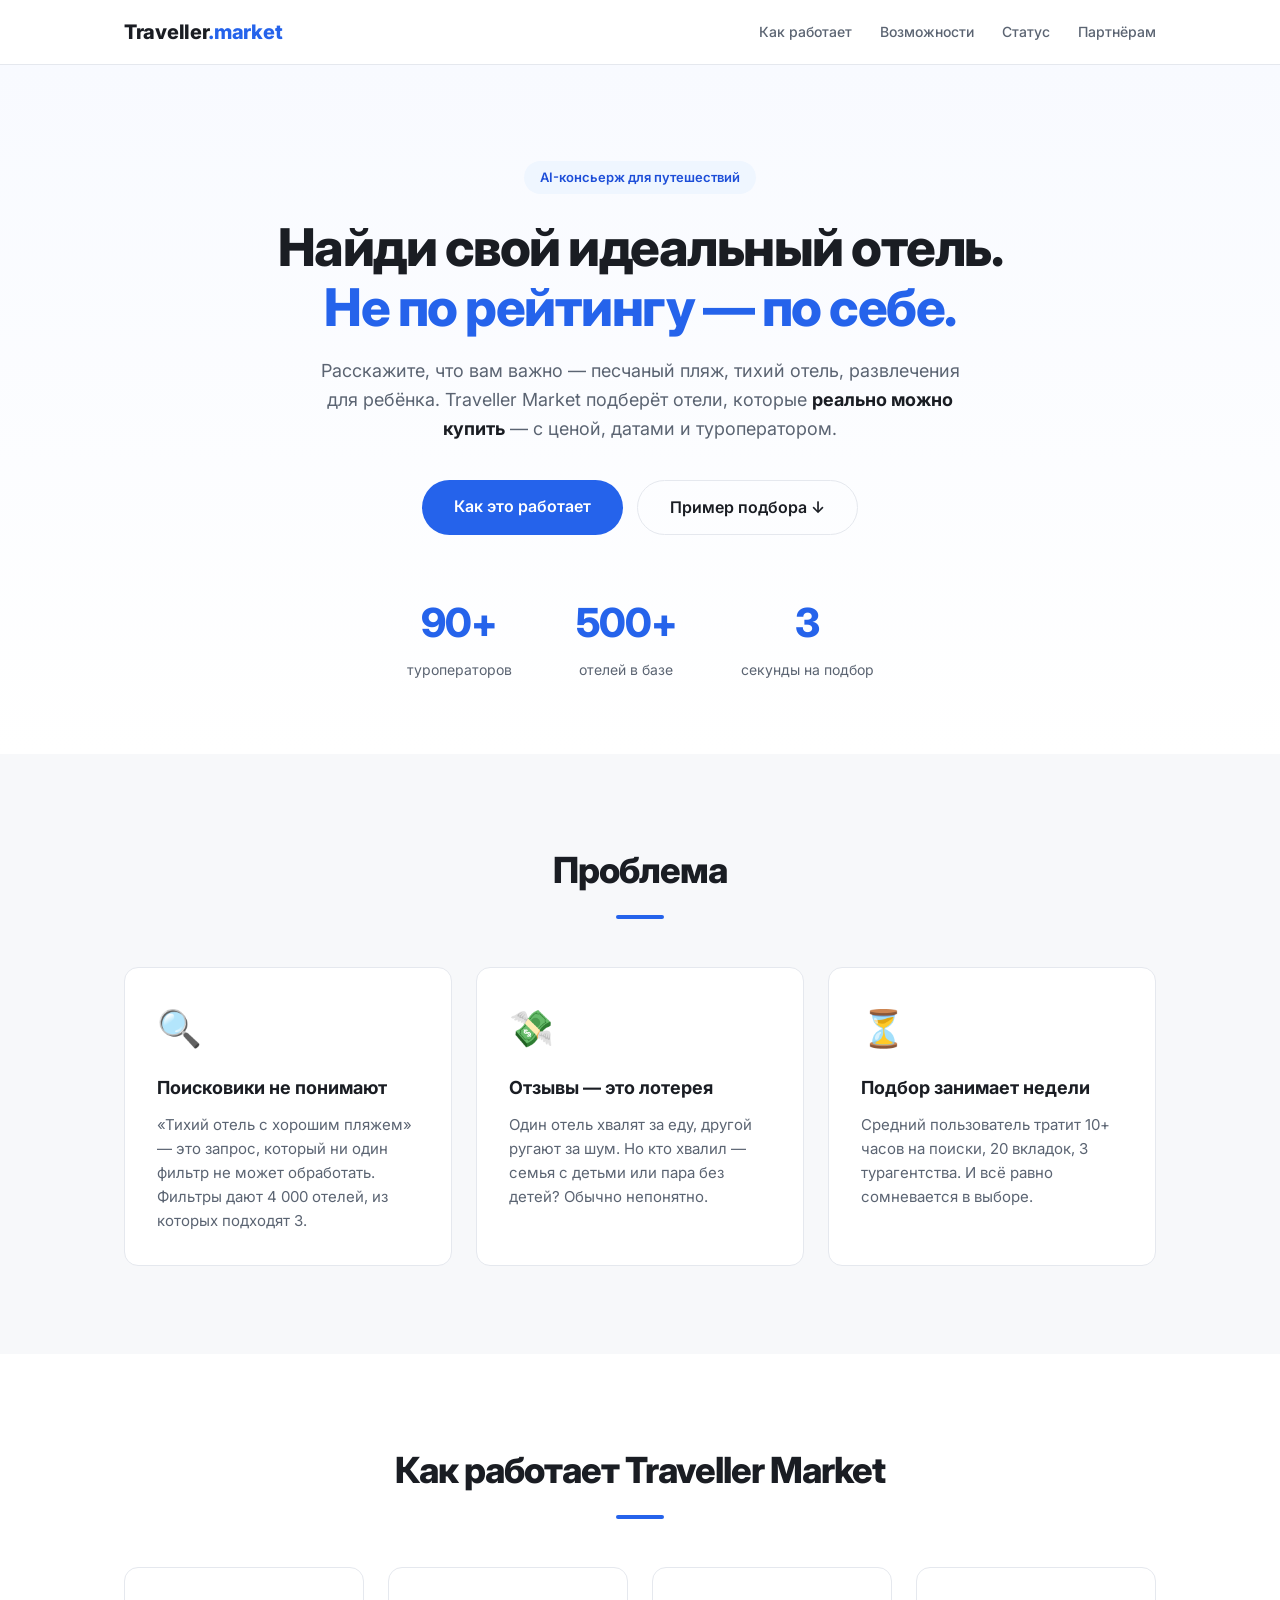
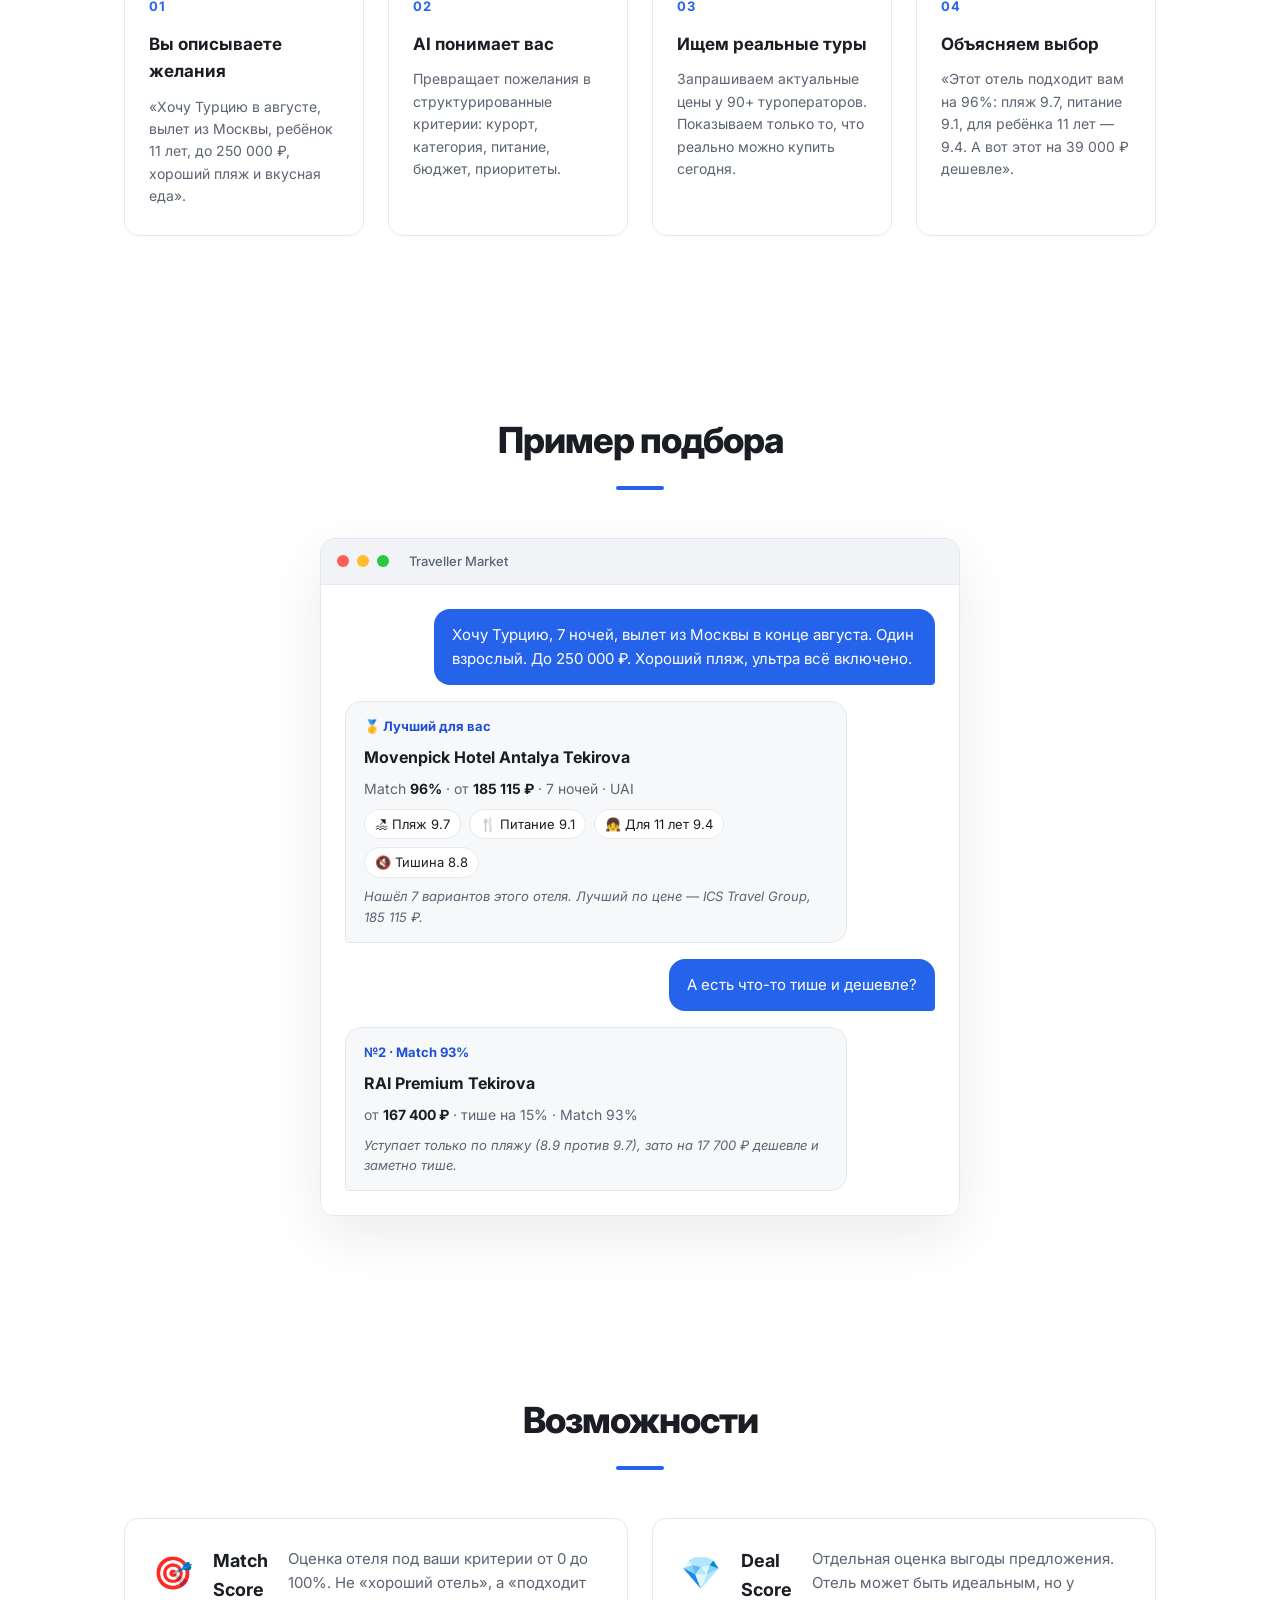
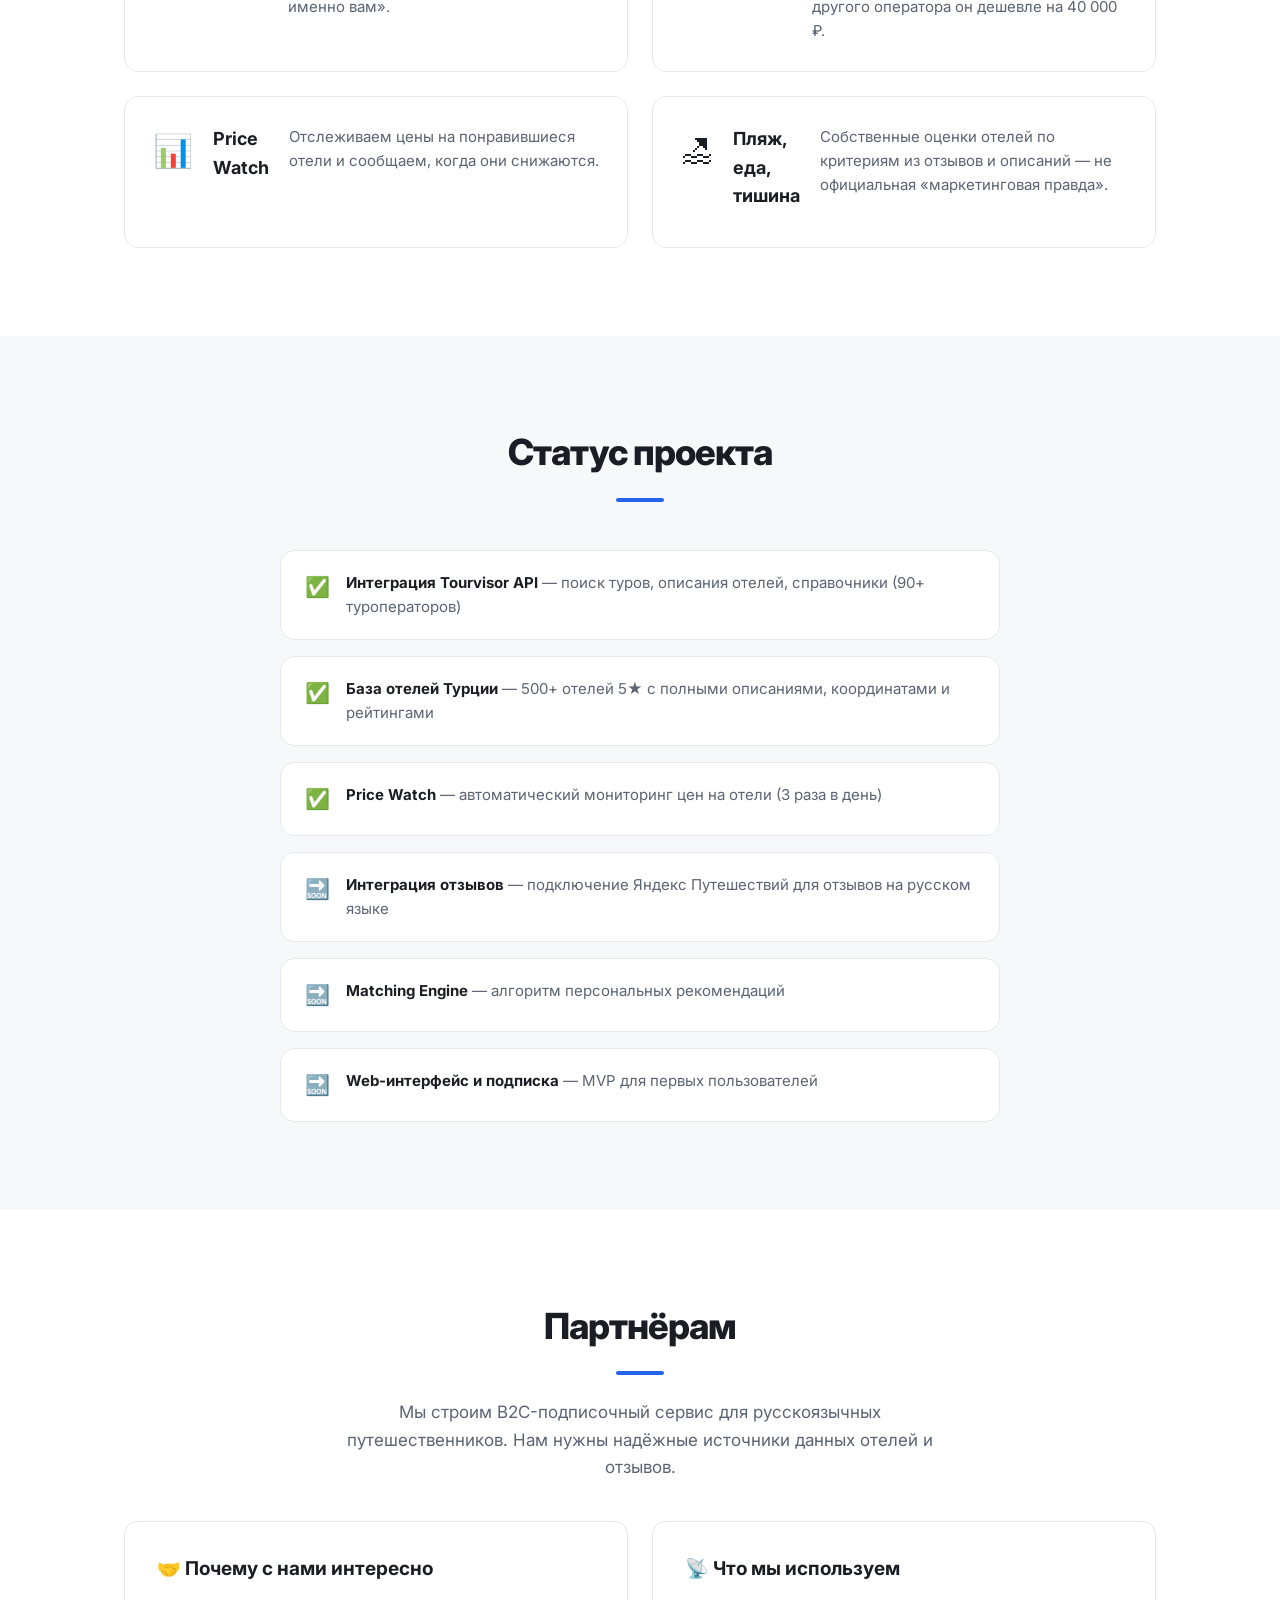
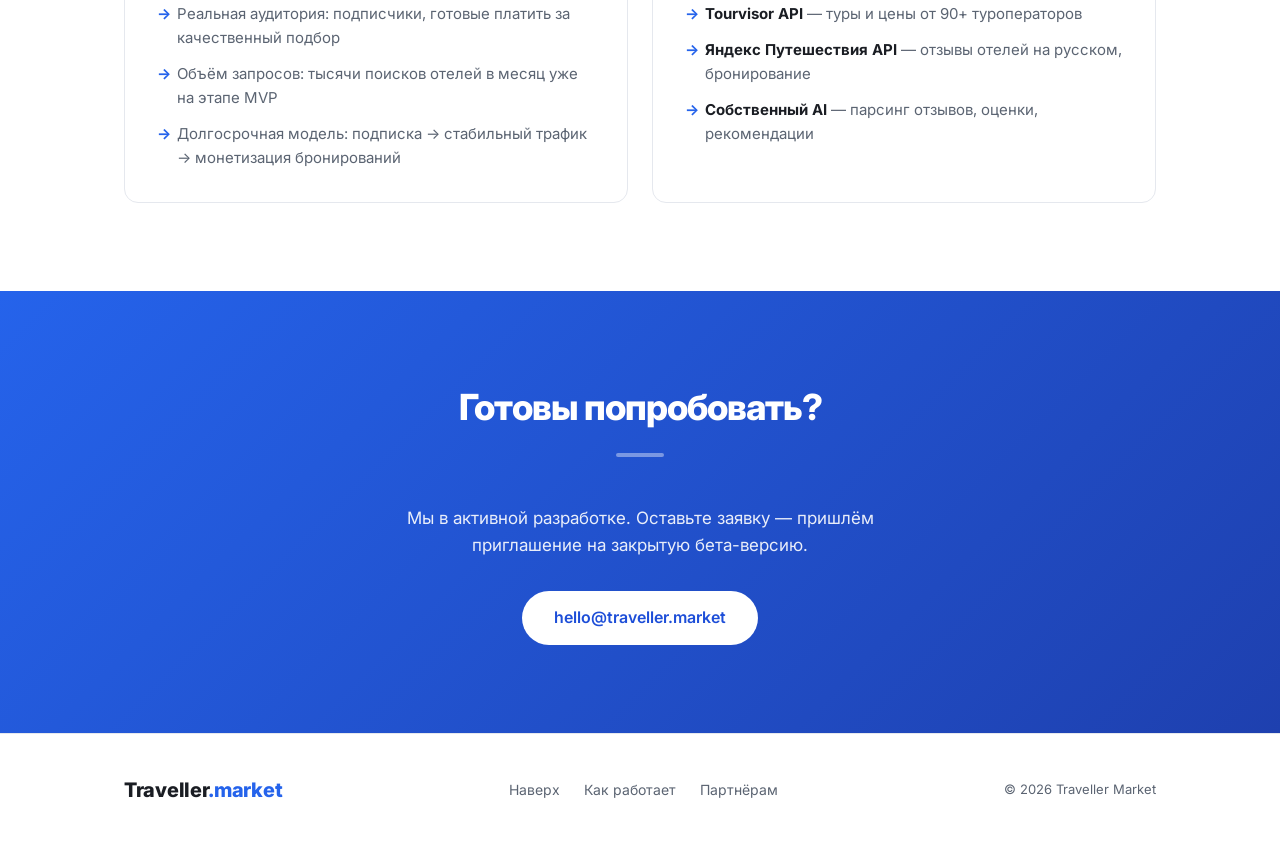
==== index.html @ c99177b3 "Landing v0.1" ====
<!DOCTYPE html>
<html lang="ru">
<head>
  <meta charset="UTF-8">
  <meta name="viewport" content="width=device-width, initial-scale=1.0">
  <title>Traveller Market — AI-подбор отелей и туров</title>
  <meta name="description" content="Traveller Market — сервис подбора отелей и туров через AI-диалог. Реальные туры от 90+ туроператоров, персональные рекомендации, мониторинг цен.">
  <link rel="stylesheet" href="style.css">
  <link rel="preconnect" href="https://fonts.googleapis.com">
  <link href="https://fonts.googleapis.com/css2?family=Inter:wght@400;500;600;700;800&display=swap" rel="stylesheet">
</head>
<body>

  <!-- NAV -->
  <nav class="nav">
    <div class="container nav-inner">
      <div class="logo">Traveller<span>.market</span></div>
      <div class="nav-links">
        <a href="#how">Как работает</a>
        <a href="#features">Возможности</a>
        <a href="#status">Статус</a>
        <a href="#partners">Партнёрам</a>
      </div>
    </div>
  </nav>

  <!-- HERO -->
  <header class="hero" id="top">
    <div class="container">
      <div class="hero-badge">AI-консьерж для путешествий</div>
      <h1>Найди свой идеальный отель.<br><span class="accent">Не по рейтингу — по себе.</span></h1>
      <p class="hero-sub">
        Расскажите, что вам важно — песчаный пляж, тихий отель, развлечения для ребёнка.
        Traveller Market подберёт отели, которые <strong>реально можно купить</strong> — с ценой, датами и туроператором.
      </p>
      <div class="hero-cta">
        <a href="#how" class="btn btn-primary">Как это работает</a>
        <a href="#demo" class="btn btn-ghost">Пример подбора ↓</a>
      </div>
      <div class="hero-stats">
        <div class="stat"><div class="stat-num">90+</div><div class="stat-label">туроператоров</div></div>
        <div class="stat"><div class="stat-num">500+</div><div class="stat-label">отелей в базе</div></div>
        <div class="stat"><div class="stat-num">3</div><div class="stat-label">секунды на подбор</div></div>
      </div>
    </div>
  </header>

  <!-- PROBLEM -->
  <section class="section problem" id="problem">
    <div class="container">
      <h2>Проблема</h2>
      <div class="problem-grid">
        <div class="problem-card">
          <div class="problem-emoji">🔍</div>
          <h3>Поисковики не понимают</h3>
          <p>«Тихий отель с хорошим пляжем» — это запрос, который ни один фильтр не может обработать. Фильтры дают 4 000 отелей, из которых подходят 3.</p>
        </div>
        <div class="problem-card">
          <div class="problem-emoji">💸</div>
          <h3>Отзывы — это лотерея</h3>
          <p>Один отель хвалят за еду, другой ругают за шум. Но кто хвалил — семья с детьми или пара без детей? Обычно непонятно.</p>
        </div>
        <div class="problem-card">
          <div class="problem-emoji">⏳</div>
          <h3>Подбор занимает недели</h3>
          <p>Средний пользователь тратит 10+ часов на поиски, 20 вкладок, 3 турагентства. И всё равно сомневается в выборе.</p>
        </div>
      </div>
    </div>
  </section>

  <!-- SOLUTION -->
  <section class="section solution" id="how">
    <div class="container">
      <h2>Как работает Traveller Market</h2>
      <div class="steps">
        <div class="step">
          <div class="step-num">01</div>
          <h3>Вы описываете желания</h3>
          <p>«Хочу Турцию в августе, вылет из Москвы, ребёнок 11 лет, до 250 000 ₽, хороший пляж и вкусная еда».</p>
        </div>
        <div class="step">
          <div class="step-num">02</div>
          <h3>AI понимает вас</h3>
          <p>Превращает пожелания в структурированные критерии: курорт, категория, питание, бюджет, приоритеты.</p>
        </div>
        <div class="step">
          <div class="step-num">03</div>
          <h3>Ищем реальные туры</h3>
          <p>Запрашиваем актуальные цены у 90+ туроператоров. Показываем только то, что реально можно купить сегодня.</p>
        </div>
        <div class="step">
          <div class="step-num">04</div>
          <h3>Объясняем выбор</h3>
          <p>«Этот отель подходит вам на 96%: пляж 9.7, питание 9.1, для ребёнка 11 лет — 9.4. А вот этот на 39 000 ₽ дешевле».</p>
        </div>
      </div>
    </div>
  </section>

  <!-- DEMO -->
  <section class="section demo" id="demo">
    <div class="container">
      <h2>Пример подбора</h2>
      <div class="demo-window">
        <div class="demo-bar">
          <span class="dot red"></span><span class="dot yellow"></span><span class="dot green"></span>
          <span class="demo-title">Traveller Market</span>
        </div>
        <div class="demo-body">
          <div class="msg msg-user">Хочу Турцию, 7 ночей, вылет из Москвы в конце августа. Один взрослый. До 250 000 ₽. Хороший пляж, ультра всё включено.</div>
          <div class="msg msg-ai">
            <div class="ai-hotel">
              <div class="ai-rank">🥇 Лучший для вас</div>
              <div class="ai-name">Movenpick Hotel Antalya Tekirova</div>
              <div class="ai-match">Match <strong>96%</strong> · от <strong>185 115 ₽</strong> · 7 ночей · UAI</div>
              <div class="ai-scores">
                <span>🏖 Пляж 9.7</span>
                <span>🍴 Питание 9.1</span>
                <span>👧 Для 11 лет 9.4</span>
                <span>🔇 Тишина 8.8</span>
              </div>
              <div class="ai-note">Нашёл 7 вариантов этого отеля. Лучший по цене — ICS Travel Group, 185 115 ₽.</div>
            </div>
          </div>
          <div class="msg msg-user">А есть что-то тише и дешевле?</div>
          <div class="msg msg-ai">
            <div class="ai-hotel">
              <div class="ai-rank">№2 · Match 93%</div>
              <div class="ai-name">RAI Premium Tekirova</div>
              <div class="ai-match">от <strong>167 400 ₽</strong> · тише на 15% · Match 93%</div>
              <div class="ai-note">Уступает только по пляжу (8.9 против 9.7), зато на 17 700 ₽ дешевле и заметно тише.</div>
            </div>
          </div>
        </div>
      </div>
    </div>
  </section>

  <!-- FEATURES -->
  <section class="section features" id="features">
    <div class="container">
      <h2>Возможности</h2>
      <div class="features-grid">
        <div class="feature">
          <div class="feature-icon">🎯</div>
          <h3>Match Score</h3>
          <p>Оценка отеля под ваши критерии от 0 до 100%. Не «хороший отель», а «подходит именно вам».</p>
        </div>
        <div class="feature">
          <div class="feature-icon">💎</div>
          <h3>Deal Score</h3>
          <p>Отдельная оценка выгоды предложения. Отель может быть идеальным, но у другого оператора он дешевле на 40 000 ₽.</p>
        </div>
        <div class="feature">
          <div class="feature-icon">📊</div>
          <h3>Price Watch</h3>
          <p>Отслеживаем цены на понравившиеся отели и сообщаем, когда они снижаются.</p>
        </div>
        <div class="feature">
          <div class="feature-icon">🏖</div>
          <h3>Пляж, еда, тишина</h3>
          <p>Собственные оценки отелей по критериям из отзывов и описаний — не официальная «маркетинговая правда».</p>
        </div>
      </div>
    </div>
  </section>

  <!-- STATUS -->
  <section class="section status" id="status">
    <div class="container">
      <h2>Статус проекта</h2>
      <div class="status-list">
        <div class="status-item done">
          <div class="status-check">✅</div>
          <div class="status-text"><strong>Интеграция Tourvisor API</strong> — поиск туров, описания отелей, справочники (90+ туроператоров)</div>
        </div>
        <div class="status-item done">
          <div class="status-check">✅</div>
          <div class="status-text"><strong>База отелей Турции</strong> — 500+ отелей 5★ с полными описаниями, координатами и рейтингами</div>
        </div>
        <div class="status-item done">
          <div class="status-check">✅</div>
          <div class="status-text"><strong>Price Watch</strong> — автоматический мониторинг цен на отели (3 раза в день)</div>
        </div>
        <div class="status-item">
          <div class="status-check">🔜</div>
          <div class="status-text"><strong>Интеграция отзывов</strong> — подключение Яндекс Путешествий для отзывов на русском языке</div>
        </div>
        <div class="status-item">
          <div class="status-check">🔜</div>
          <div class="status-text"><strong>Matching Engine</strong> — алгоритм персональных рекомендаций</div>
        </div>
        <div class="status-item">
          <div class="status-check">🔜</div>
          <div class="status-text"><strong>Web-интерфейс и подписка</strong> — MVP для первых пользователей</div>
        </div>
      </div>
    </div>
  </section>

  <!-- PARTNERS -->
  <section class="section partners" id="partners">
    <div class="container">
      <h2>Партнёрам</h2>
      <p class="partners-lead">Мы строим B2C-подписочный сервис для русскоязычных путешественников. Нам нужны надёжные источники данных отелей и отзывов.</p>
      <div class="partners-grid">
        <div class="partner-card">
          <h3>🤝 Почему с нами интересно</h3>
          <ul>
            <li>Реальная аудитория: подписчики, готовые платить за качественный подбор</li>
            <li>Объём запросов: тысячи поисков отелей в месяц уже на этапе MVP</li>
            <li>Долгосрочная модель: подписка → стабильный трафик → монетизация бронирований</li>
          </ul>
        </div>
        <div class="partner-card">
          <h3>📡 Что мы используем</h3>
          <ul>
            <li><strong>Tourvisor API</strong> — туры и цены от 90+ туроператоров</li>
            <li><strong>Яндекс Путешествия API</strong> — отзывы отелей на русском, бронирование</li>
            <li><strong>Собственный AI</strong> — парсинг отзывов, оценки, рекомендации</li>
          </ul>
        </div>
      </div>
    </div>
  </section>

  <!-- CTA -->
  <section class="section cta">
    <div class="container">
      <h2>Готовы попробовать?</h2>
      <p>Мы в активной разработке. Оставьте заявку — пришлём приглашение на закрытую бета-версию.</p>
      <a href="mailto:hello@traveller.market" class="btn btn-primary">hello@traveller.market</a>
    </div>
  </section>

  <!-- FOOTER -->
  <footer class="footer">
    <div class="container">
      <div class="footer-inner">
        <div class="logo">Traveller<span>.market</span></div>
        <div class="footer-links">
          <a href="#top">Наверх</a>
          <a href="#how">Как работает</a>
          <a href="#partners">Партнёрам</a>
        </div>
        <div class="footer-copy">© 2026 Traveller Market</div>
      </div>
    </div>
  </footer>

</body>
</html>
---- style.css ----
/* Traveller Market — Landing */
:root {
  --bg: #ffffff;
  --bg-soft: #f7f8fa;
  --text: #1a1d23;
  --text-soft: #5b6472;
  --accent: #2563eb;
  --accent-dark: #1d4ed8;
  --accent-soft: #eff6ff;
  --border: #e5e8ee;
  --success: #16a34a;
  --radius: 14px;
}

* { margin: 0; padding: 0; box-sizing: border-box; }

html { scroll-behavior: smooth; }

body {
  font-family: 'Inter', -apple-system, BlinkMacSystemFont, 'Segoe UI', sans-serif;
  color: var(--text);
  background: var(--bg);
  line-height: 1.6;
  -webkit-font-smoothing: antialiased;
}

.container { max-width: 1080px; margin: 0 auto; padding: 0 24px; }

/* NAV */
.nav {
  position: sticky;
  top: 0;
  z-index: 100;
  background: rgba(255,255,255,0.92);
  backdrop-filter: blur(8px);
  border-bottom: 1px solid var(--border);
}
.nav-inner { display: flex; align-items: center; justify-content: space-between; height: 64px; }
.logo { font-size: 20px; font-weight: 800; letter-spacing: -0.3px; }
.logo span { color: var(--accent); }
.nav-links { display: flex; gap: 28px; }
.nav-links a { color: var(--text-soft); text-decoration: none; font-size: 14px; font-weight: 500; transition: color 0.2s; }
.nav-links a:hover { color: var(--accent); }

/* HERO */
.hero { padding: 96px 0 72px; text-align: center; background: linear-gradient(180deg, #f8faff 0%, #ffffff 100%); }
.hero-badge {
  display: inline-block;
  background: var(--accent-soft);
  color: var(--accent-dark);
  font-size: 13px;
  font-weight: 600;
  padding: 6px 16px;
  border-radius: 100px;
  margin-bottom: 24px;
}
.hero h1 { font-size: 52px; line-height: 1.15; font-weight: 800; letter-spacing: -1.5px; margin-bottom: 20px; }
.hero .accent { color: var(--accent); }
.hero-sub { max-width: 640px; margin: 0 auto 36px; font-size: 18px; color: var(--text-soft); }
.hero-sub strong { color: var(--text); }
.hero-cta { display: flex; gap: 14px; justify-content: center; margin-bottom: 56px; }
.btn {
  display: inline-block;
  padding: 14px 32px;
  border-radius: 100px;
  font-size: 16px;
  font-weight: 600;
  text-decoration: none;
  transition: all 0.2s;
}
.btn-primary { background: var(--accent); color: #fff; }
.btn-primary:hover { background: var(--accent-dark); transform: translateY(-1px); }
.btn-ghost { background: transparent; color: var(--text); border: 1.5px solid var(--border); }
.btn-ghost:hover { border-color: var(--accent); color: var(--accent); }
.hero-stats { display: flex; justify-content: center; gap: 64px; }
.stat-num { font-size: 40px; font-weight: 800; color: var(--accent); letter-spacing: -1px; }
.stat-label { font-size: 14px; color: var(--text-soft); margin-top: 4px; }

/* SECTIONS */
.section { padding: 88px 0; }
.section h2 { font-size: 36px; font-weight: 800; letter-spacing: -1px; text-align: center; margin-bottom: 48px; }
.section h2::after {
  content: '';
  display: block;
  width: 48px;
  height: 4px;
  background: var(--accent);
  border-radius: 2px;
  margin: 16px auto 0;
}

/* PROBLEM */
.problem { background: var(--bg-soft); }
.problem-grid { display: grid; grid-template-columns: repeat(3, 1fr); gap: 24px; }
.problem-card {
  background: #fff;
  border: 1px solid var(--border);
  border-radius: var(--radius);
  padding: 32px;
  transition: box-shadow 0.2s;
}
.problem-card:hover { box-shadow: 0 8px 30px rgba(0,0,0,0.06); }
.problem-emoji { font-size: 36px; margin-bottom: 16px; }
.problem-card h3 { font-size: 18px; font-weight: 700; margin-bottom: 10px; }
.problem-card p { font-size: 15px; color: var(--text-soft); }

/* STEPS */
.steps { display: grid; grid-template-columns: repeat(4, 1fr); gap: 24px; counter-reset: step; }
.step { position: relative; padding: 28px 24px; border: 1px solid var(--border); border-radius: var(--radius); background: #fff; }
.step-num { font-size: 13px; font-weight: 700; color: var(--accent); letter-spacing: 1px; margin-bottom: 14px; }
.step h3 { font-size: 17px; font-weight: 700; margin-bottom: 10px; }
.step p { font-size: 14px; color: var(--text-soft); }

/* DEMO */
.demo-window {
  max-width: 640px;
  margin: 0 auto;
  border: 1px solid var(--border);
  border-radius: var(--radius);
  overflow: hidden;
  box-shadow: 0 20px 60px rgba(0,0,0,0.08);
}
.demo-bar { display: flex; align-items: center; gap: 8px; padding: 12px 16px; background: #f1f3f7; border-bottom: 1px solid var(--border); }
.dot { width: 12px; height: 12px; border-radius: 50%; }
.dot.red { background: #ff5f57; }
.dot.yellow { background: #febc2e; }
.dot.green { background: #28c840; }
.demo-title { margin-left: 12px; font-size: 13px; color: var(--text-soft); font-weight: 500; }
.demo-body { padding: 24px; display: flex; flex-direction: column; gap: 16px; background: #fff; }
.msg { padding: 14px 18px; border-radius: 16px; font-size: 15px; max-width: 85%; }
.msg-user { align-self: flex-end; background: var(--accent); color: #fff; border-bottom-right-radius: 4px; }
.msg-ai { align-self: flex-start; background: var(--bg-soft); border: 1px solid var(--border); border-bottom-left-radius: 4px; }
.ai-hotel { display: flex; flex-direction: column; gap: 8px; }
.ai-rank { font-size: 13px; font-weight: 700; color: var(--accent-dark); }
.ai-name { font-size: 16px; font-weight: 700; }
.ai-match { font-size: 14px; color: var(--text-soft); }
.ai-match strong { color: var(--text); }
.ai-scores { display: flex; flex-wrap: wrap; gap: 8px; }
.ai-scores span { background: #fff; border: 1px solid var(--border); padding: 4px 10px; border-radius: 100px; font-size: 13px; }
.ai-note { font-size: 13px; color: var(--text-soft); font-style: italic; }

/* FEATURES */
.features-grid { display: grid; grid-template-columns: repeat(2, 1fr); gap: 24px; }
.feature { display: flex; gap: 20px; padding: 28px; border: 1px solid var(--border); border-radius: var(--radius); background: #fff; }
.feature-icon { font-size: 32px; flex-shrink: 0; }
.feature h3 { font-size: 18px; font-weight: 700; margin-bottom: 8px; }
.feature p { font-size: 15px; color: var(--text-soft); }

/* STATUS */
.status { background: var(--bg-soft); }
.status-list { max-width: 720px; margin: 0 auto; display: flex; flex-direction: column; gap: 16px; }
.status-item { display: flex; gap: 16px; align-items: flex-start; background: #fff; padding: 20px 24px; border-radius: var(--radius); border: 1px solid var(--border); }
.status-check { font-size: 20px; flex-shrink: 0; }
.status-text { font-size: 15px; color: var(--text-soft); }
.status-text strong { color: var(--text); }

/* PARTNERS */
.partners-lead { text-align: center; max-width: 640px; margin: -24px auto 40px; font-size: 17px; color: var(--text-soft); }
.partners-grid { display: grid; grid-template-columns: repeat(2, 1fr); gap: 24px; }
.partner-card { padding: 32px; border: 1px solid var(--border); border-radius: var(--radius); background: #fff; }
.partner-card h3 { font-size: 19px; font-weight: 700; margin-bottom: 18px; }
.partner-card ul { list-style: none; display: flex; flex-direction: column; gap: 12px; }
.partner-card li { font-size: 15px; color: var(--text-soft); position: relative; padding-left: 20px; }
.partner-card li::before { content: '→'; position: absolute; left: 0; color: var(--accent); font-weight: 700; }
.partner-card li strong { color: var(--text); }

/* CTA */
.cta { text-align: center; background: linear-gradient(135deg, var(--accent) 0%, #1e40af 100%); color: #fff; }
.cta h2 { color: #fff; }
.cta h2::after { background: rgba(255,255,255,0.4); }
.cta p { max-width: 520px; margin: 0 auto 32px; font-size: 17px; opacity: 0.9; }
.cta .btn-primary { background: #fff; color: var(--accent-dark); }
.cta .btn-primary:hover { background: #f0f5ff; transform: translateY(-1px); }

/* FOOTER */
.footer { padding: 40px 0; border-top: 1px solid var(--border); }
.footer-inner { display: flex; align-items: center; justify-content: space-between; }
.footer-links { display: flex; gap: 24px; }
.footer-links a { color: var(--text-soft); text-decoration: none; font-size: 14px; }
.footer-links a:hover { color: var(--accent); }
.footer-copy { font-size: 13px; color: var(--text-soft); }

/* RESPONSIVE */
@media (max-width: 860px) {
  .hero { padding: 64px 0 48px; }
  .hero h1 { font-size: 36px; }
  .problem-grid, .features-grid, .partners-grid { grid-template-columns: 1fr; }
  .steps { grid-template-columns: repeat(2, 1fr); }
  .hero-stats { gap: 32px; }
  .stat-num { font-size: 30px; }
}
@media (max-width: 560px) {
  .steps { grid-template-columns: 1fr; }
  .nav-links { display: none; }
  .hero-cta { flex-direction: column; align-items: center; }
  .footer-inner { flex-direction: column; gap: 16px; text-align: center; }
}
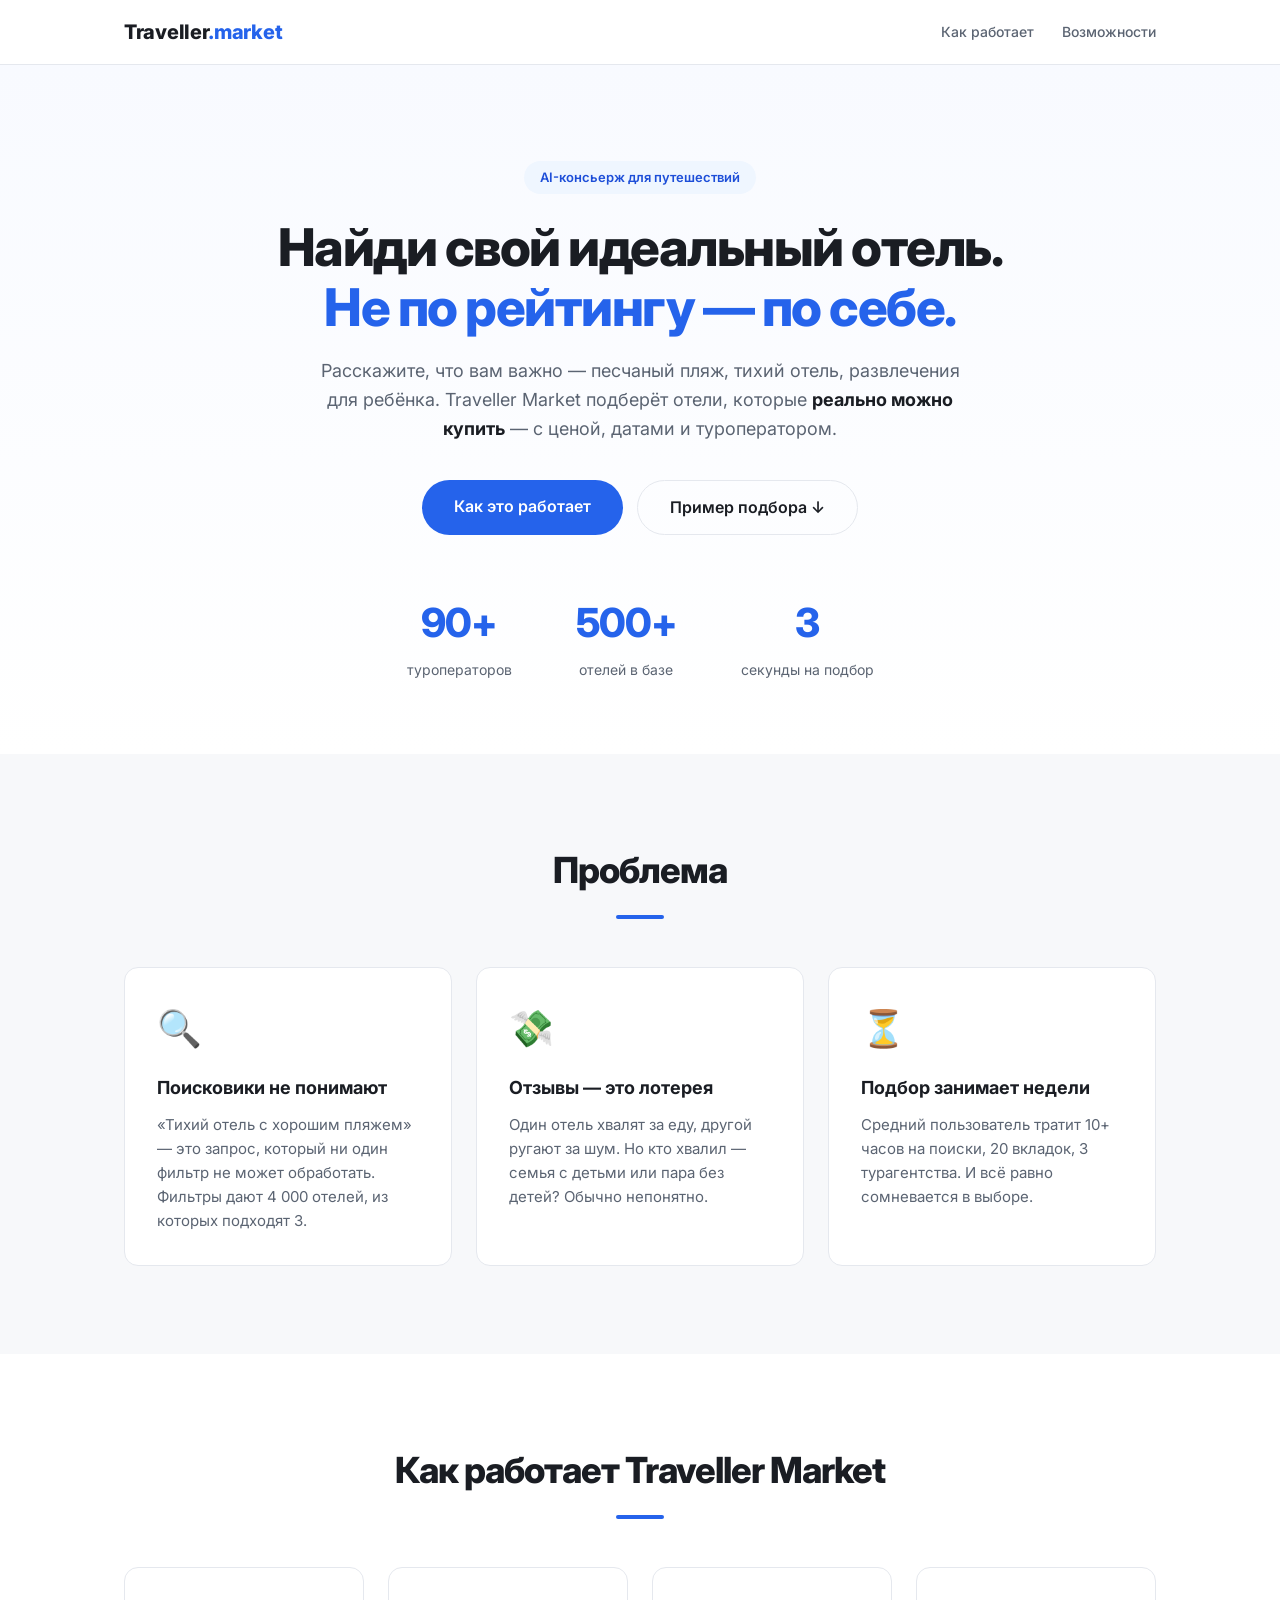
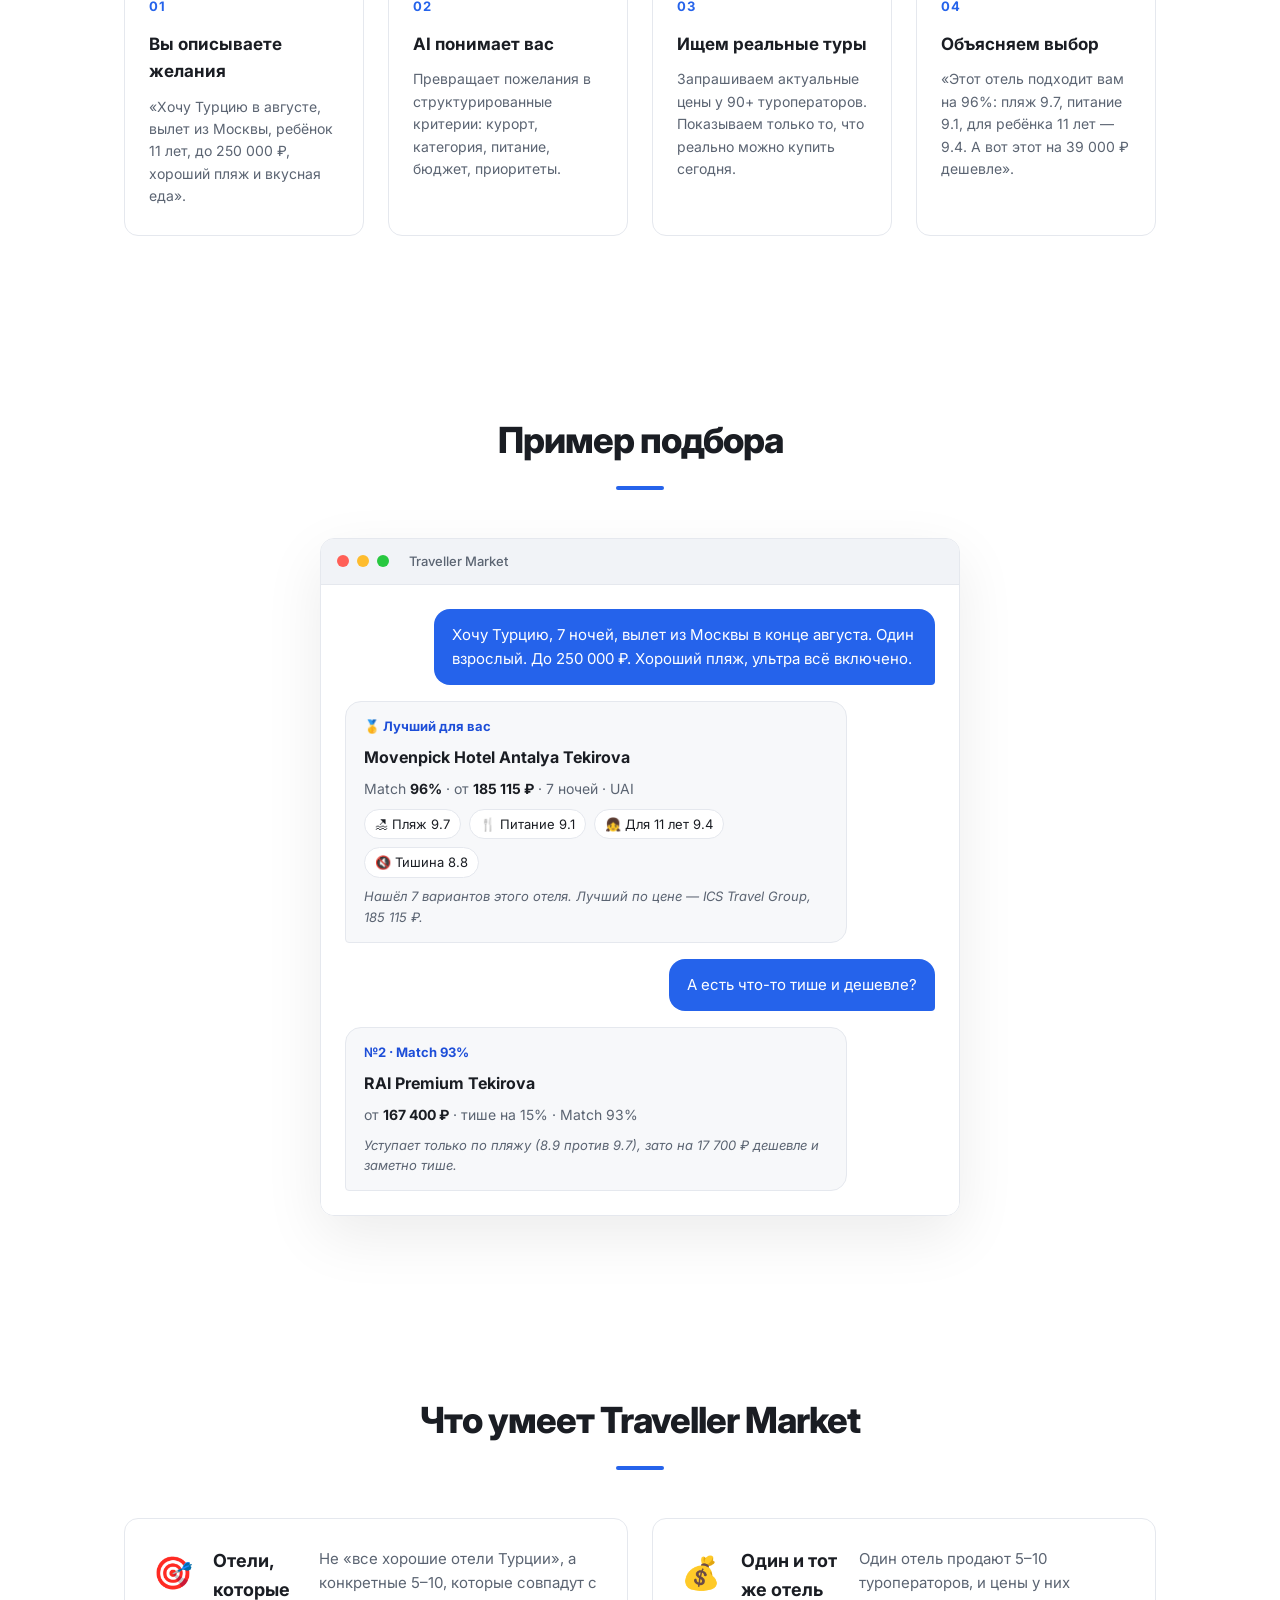
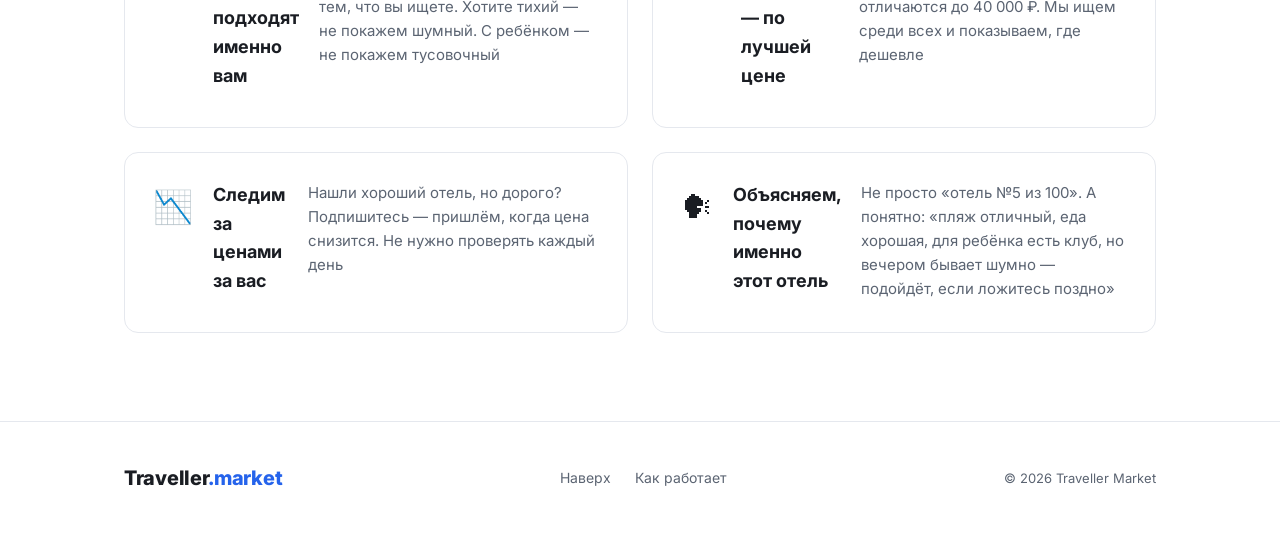
==== commit cc6db7c5: "Убраны секции Статус/Партнёрам/CTA, Возможности переписаны для туристов" ====
--- a/index.html
+++ b/index.html
@@ -18,9 +18,7 @@
       <div class="nav-links">
         <a href="#how">Как работает</a>
         <a href="#features">Возможности</a>
-        <a href="#status">Статус</a>
-        <a href="#partners">Партнёрам</a>
-      </div>
+     </div>
     </div>
   </nav>
 
@@ -140,99 +138,31 @@
   <!-- FEATURES -->
   <section class="section features" id="features">
     <div class="container">
-      <h2>Возможности</h2>
+      <h2>Что умеет Traveller Market</h2>
       <div class="features-grid">
         <div class="feature">
           <div class="feature-icon">🎯</div>
-          <h3>Match Score</h3>
-          <p>Оценка отеля под ваши критерии от 0 до 100%. Не «хороший отель», а «подходит именно вам».</p>
-        </div>
+          <h3>Отели, которые подходят именно вам</h3>
+          <p>Не «все хорошие отели Турции», а конкретные 5–10, которые совпадут с тем, что вы ищете. Хотите тихий — не покажем шумный. С ребёнком — не покажем тусовочный</p>
+       </div>
         <div class="feature">
-          <div class="feature-icon">💎</div>
-          <h3>Deal Score</h3>
-          <p>Отдельная оценка выгоды предложения. Отель может быть идеальным, но у другого оператора он дешевле на 40 000 ₽.</p>
-        </div>
+          <div class="feature-icon">💰</div>
+          <h3>Один и тот же отель — по лучшей цене</h3>
+          <p>Один отель продают 5–10 туроператоров, и цены у них отличаются до 40 000 ₽. Мы ищем среди всех и показываем, где дешевле</p>
+       </div>
         <div class="feature">
-          <div class="feature-icon">📊</div>
-          <h3>Price Watch</h3>
-          <p>Отслеживаем цены на понравившиеся отели и сообщаем, когда они снижаются.</p>
-        </div>
+          <div class="feature-icon">📉</div>
+          <h3>Следим за ценами за вас</h3>
+          <p>Нашли хороший отель, но дорого? Подпишитесь — пришлём, когда цена снизится. Не нужно проверять каждый день</p>
+       </div>
         <div class="feature">
-          <div class="feature-icon">🏖</div>
-          <h3>Пляж, еда, тишина</h3>
-          <p>Собственные оценки отелей по критериям из отзывов и описаний — не официальная «маркетинговая правда».</p>
-        </div>
-      </div>
-    </div>
-  </section>
-
-  <!-- STATUS -->
-  <section class="section status" id="status">
-    <div class="container">
-      <h2>Статус проекта</h2>
-      <div class="status-list">
-        <div class="status-item done">
-          <div class="status-check">✅</div>
-          <div class="status-text"><strong>Интеграция Tourvisor API</strong> — поиск туров, описания отелей, справочники (90+ туроператоров)</div>
-        </div>
-        <div class="status-item done">
-          <div class="status-check">✅</div>
-          <div class="status-text"><strong>База отелей Турции</strong> — 500+ отелей 5★ с полными описаниями, координатами и рейтингами</div>
-        </div>
-        <div class="status-item done">
-          <div class="status-check">✅</div>
-          <div class="status-text"><strong>Price Watch</strong> — автоматический мониторинг цен на отели (3 раза в день)</div>
-        </div>
-        <div class="status-item">
-          <div class="status-check">🔜</div>
-          <div class="status-text"><strong>Интеграция отзывов</strong> — подключение Яндекс Путешествий для отзывов на русском языке</div>
-        </div>
-        <div class="status-item">
-          <div class="status-check">🔜</div>
-          <div class="status-text"><strong>Matching Engine</strong> — алгоритм персональных рекомендаций</div>
-        </div>
-        <div class="status-item">
-          <div class="status-check">🔜</div>
-          <div class="status-text"><strong>Web-интерфейс и подписка</strong> — MVP для первых пользователей</div>
-        </div>
-      </div>
-    </div>
-  </section>
-
-  <!-- PARTNERS -->
-  <section class="section partners" id="partners">
-    <div class="container">
-      <h2>Партнёрам</h2>
-      <p class="partners-lead">Мы строим B2C-подписочный сервис для русскоязычных путешественников. Нам нужны надёжные источники данных отелей и отзывов.</p>
-      <div class="partners-grid">
-        <div class="partner-card">
-          <h3>🤝 Почему с нами интересно</h3>
-          <ul>
-            <li>Реальная аудитория: подписчики, готовые платить за качественный подбор</li>
-            <li>Объём запросов: тысячи поисков отелей в месяц уже на этапе MVP</li>
-            <li>Долгосрочная модель: подписка → стабильный трафик → монетизация бронирований</li>
-          </ul>
-        </div>
-        <div class="partner-card">
-          <h3>📡 Что мы используем</h3>
-          <ul>
-            <li><strong>Tourvisor API</strong> — туры и цены от 90+ туроператоров</li>
-            <li><strong>Яндекс Путешествия API</strong> — отзывы отелей на русском, бронирование</li>
-            <li><strong>Собственный AI</strong> — парсинг отзывов, оценки, рекомендации</li>
-          </ul>
-        </div>
-      </div>
-    </div>
-  </section>
-
-  <!-- CTA -->
-  <section class="section cta">
-    <div class="container">
-      <h2>Готовы попробовать?</h2>
-      <p>Мы в активной разработке. Оставьте заявку — пришлём приглашение на закрытую бета-версию.</p>
-      <a href="mailto:hello@traveller.market" class="btn btn-primary">hello@traveller.market</a>
-    </div>
-  </section>
+          <div class="feature-icon">🗣</div>
+          <h3>Объясняем, почему именно этот отель</h3>
+          <p>Не просто «отель №5 из 100». А понятно: «пляж отличный, еда хорошая, для ребёнка есть клуб, но вечером бывает шумно — подойдёт, если ложитесь поздно»</p>
+       </div>
+     </div>
+   </div>
+ </section>
 
   <!-- FOOTER -->
   <footer class="footer">
@@ -242,7 +172,6 @@
         <div class="footer-links">
           <a href="#top">Наверх</a>
           <a href="#how">Как работает</a>
-          <a href="#partners">Партнёрам</a>
         </div>
         <div class="footer-copy">© 2026 Traveller Market</div>
       </div>
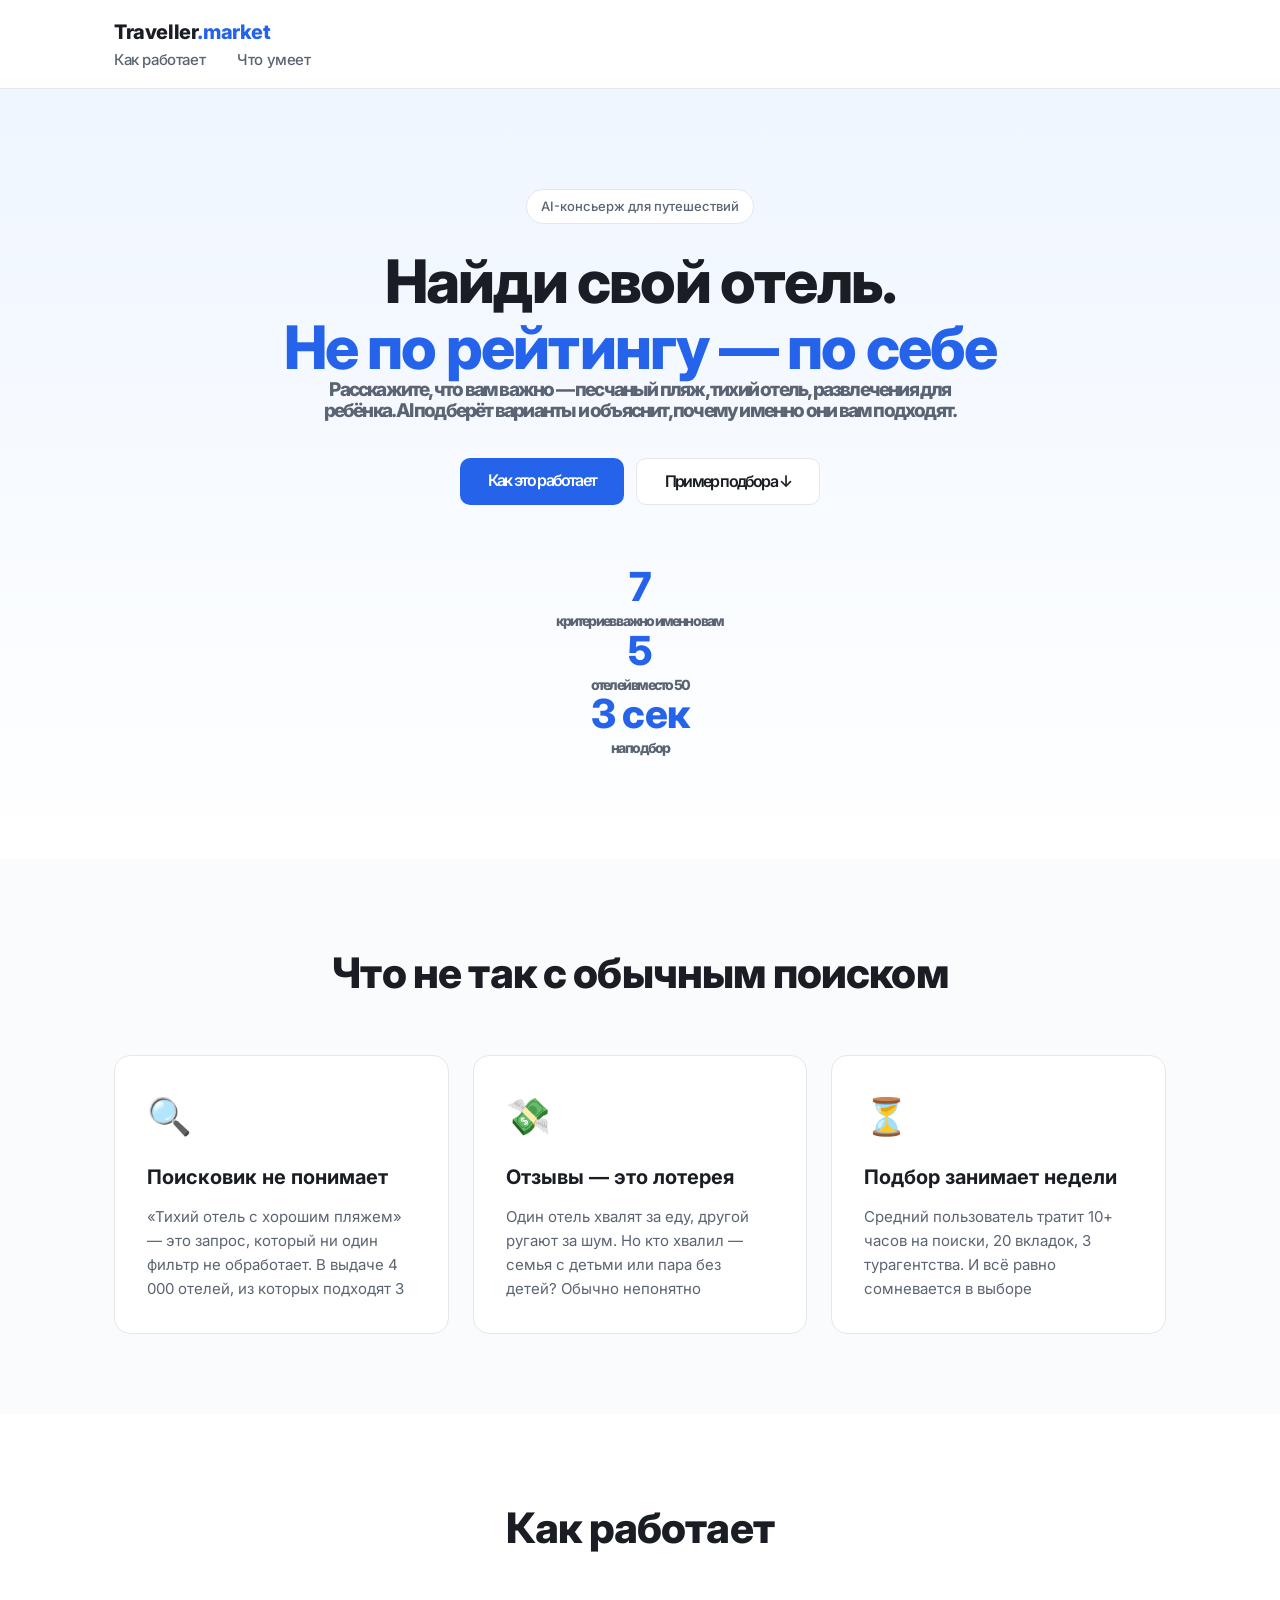
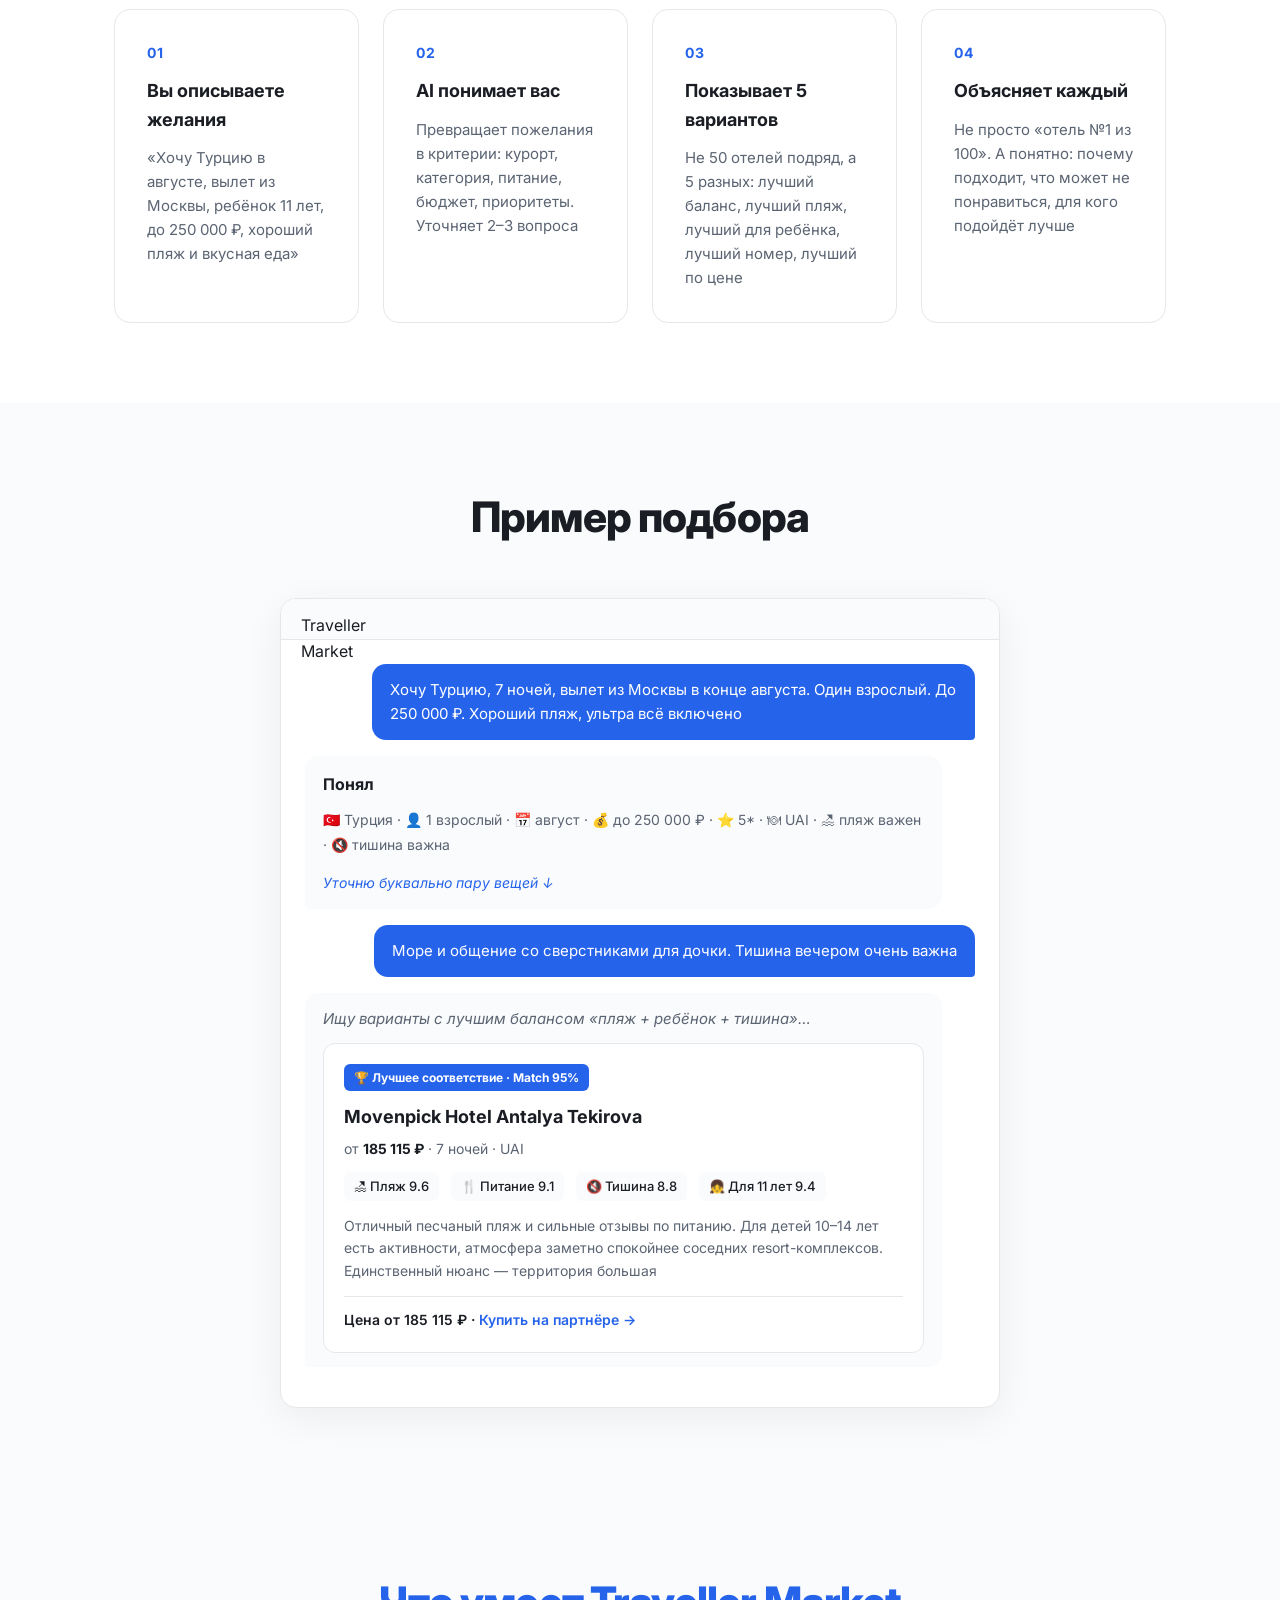
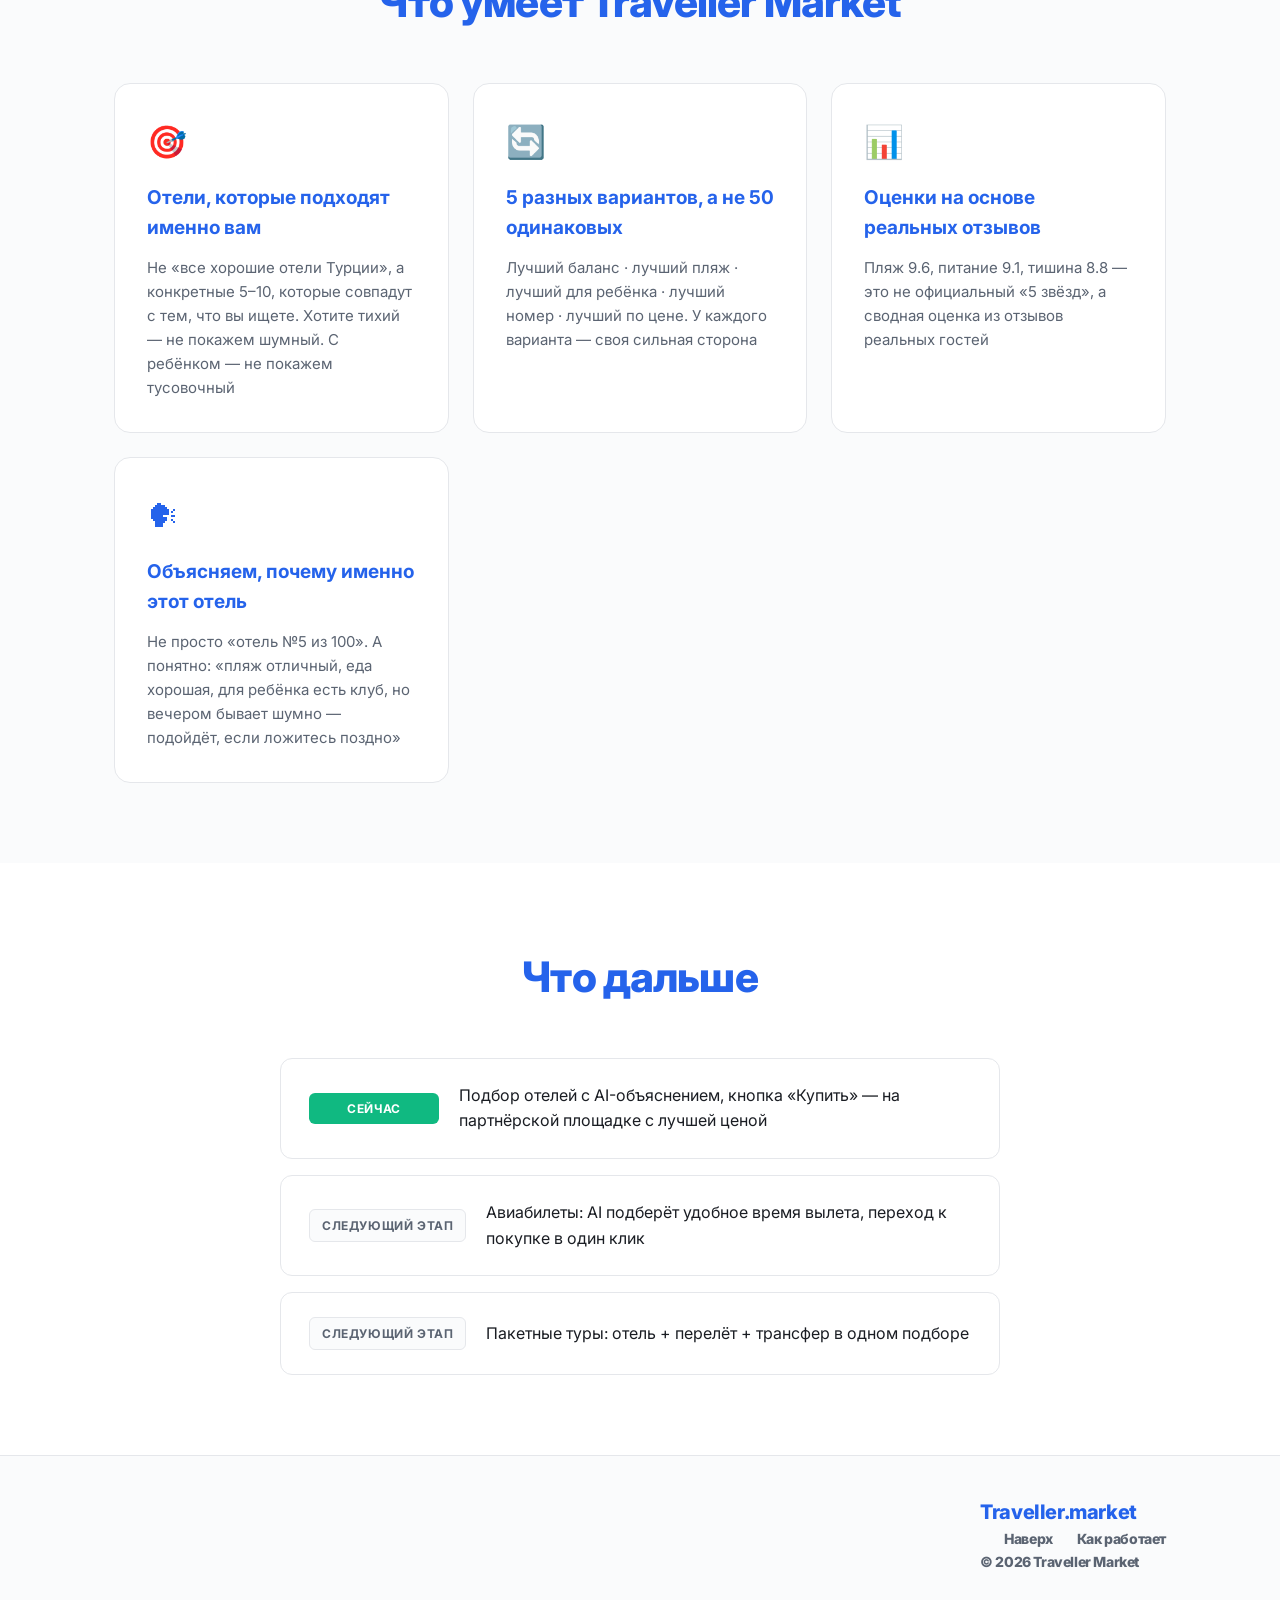
==== commit f99cb8d3: "v0.2: убраны Статус/Партнёрам/Подписка, добавлен Roadmap с авиа и турами" ====
--- a/index.html
+++ b/index.html
@@ -3,8 +3,8 @@
 <head>
   <meta charset="UTF-8">
   <meta name="viewport" content="width=device-width, initial-scale=1.0">
-  <title>Traveller Market — AI-подбор отелей и туров</title>
-  <meta name="description" content="Traveller Market — сервис подбора отелей и туров через AI-диалог. Реальные туры от 90+ туроператоров, персональные рекомендации, мониторинг цен.">
+  <title>Traveller Market — AI подберёт отель под вас</title>
+  <meta name="description" content="Расскажите, какой отдых хотите — AI подберёт отели, объяснит разницу и поможет выбрать.">
   <link rel="stylesheet" href="style.css">
   <link rel="preconnect" href="https://fonts.googleapis.com">
   <link href="https://fonts.googleapis.com/css2?family=Inter:wght@400;500;600;700;800&display=swap" rel="stylesheet">
@@ -14,87 +14,87 @@
   <!-- NAV -->
   <nav class="nav">
     <div class="container nav-inner">
-      <div class="logo">Traveller<span>.market</span></div>
+      <div class="logo">Traveller<span>.market</span</div>
       <div class="nav-links">
         <a href="#how">Как работает</a>
-        <a href="#features">Возможности</a>
-     </div>
-    </div>
-  </nav>
+        <a href="#features">Что умеет</a>
+     </div>
+   </div>
+ </nav>
 
   <!-- HERO -->
   <header class="hero" id="top">
     <div class="container">
       <div class="hero-badge">AI-консьерж для путешествий</div>
-      <h1>Найди свой идеальный отель.<br><span class="accent">Не по рейтингу — по себе.</span></h1>
+      <h1>Найди свой отель.<br><span class="accent">Не по рейтингу — по себе</span</h1>
       <p class="hero-sub">
         Расскажите, что вам важно — песчаный пляж, тихий отель, развлечения для ребёнка.
-        Traveller Market подберёт отели, которые <strong>реально можно купить</strong> — с ценой, датами и туроператором.
-      </p>
+        AI подберёт варианты и объяснит, почему именно они вам подходят.
+     </p>
       <div class="hero-cta">
         <a href="#how" class="btn btn-primary">Как это работает</a>
         <a href="#demo" class="btn btn-ghost">Пример подбора ↓</a>
-      </div>
+     </div>
       <div class="hero-stats">
-        <div class="stat"><div class="stat-num">90+</div><div class="stat-label">туроператоров</div></div>
-        <div class="stat"><div class="stat-num">500+</div><div class="stat-label">отелей в базе</div></div>
-        <div class="stat"><div class="stat-num">3</div><div class="stat-label">секунды на подбор</div></div>
-      </div>
-    </div>
-  </header>
+        <div class="stat"><div class="stat-num">7</div><div class="stat-label">критериев важно именно вам</div</div>
+        <div class="stat"><div class="stat-num">5</div><div class="stat-label">отелей вместо 50</div</div>
+        <div class="stat"><div class="stat-num">3 сек</div><div class="stat-label">на подбор</div</div>
+     </div>
+   </div>
+ </header>
 
   <!-- PROBLEM -->
   <section class="section problem" id="problem">
     <div class="container">
-      <h2>Проблема</h2>
+      <h2>Что не так с обычным поиском</h2>
       <div class="problem-grid">
         <div class="problem-card">
           <div class="problem-emoji">🔍</div>
-          <h3>Поисковики не понимают</h3>
-          <p>«Тихий отель с хорошим пляжем» — это запрос, который ни один фильтр не может обработать. Фильтры дают 4 000 отелей, из которых подходят 3.</p>
-        </div>
+          <h3>Поисковик не понимает</h3>
+          <p>«Тихий отель с хорошим пляжем» — это запрос, который ни один фильтр не обработает. В выдаче 4 000 отелей, из которых подходят 3</p>
+       </div>
         <div class="problem-card">
           <div class="problem-emoji">💸</div>
           <h3>Отзывы — это лотерея</h3>
-          <p>Один отель хвалят за еду, другой ругают за шум. Но кто хвалил — семья с детьми или пара без детей? Обычно непонятно.</p>
-        </div>
+          <p>Один отель хвалят за еду, другой ругают за шум. Но кто хвалил — семья с детьми или пара без детей? Обычно непонятно</p>
+       </div>
         <div class="problem-card">
           <div class="problem-emoji">⏳</div>
           <h3>Подбор занимает недели</h3>
-          <p>Средний пользователь тратит 10+ часов на поиски, 20 вкладок, 3 турагентства. И всё равно сомневается в выборе.</p>
-        </div>
-      </div>
-    </div>
-  </section>
+          <p>Средний пользователь тратит 10+ часов на поиски, 20 вкладок, 3 турагентства. И всё равно сомневается в выборе</p>
+       </div>
+     </div>
+   </div>
+ </section>
 
   <!-- SOLUTION -->
   <section class="section solution" id="how">
     <div class="container">
-      <h2>Как работает Traveller Market</h2>
+      <h2>Как работает</h2>
       <div class="steps">
         <div class="step">
           <div class="step-num">01</div>
           <h3>Вы описываете желания</h3>
-          <p>«Хочу Турцию в августе, вылет из Москвы, ребёнок 11 лет, до 250 000 ₽, хороший пляж и вкусная еда».</p>
-        </div>
+          <p>«Хочу Турцию в августе, вылет из Москвы, ребёнок 11 лет, до 250 000 ₽, хороший пляж и вкусная еда»</p>
+       </div>
         <div class="step">
           <div class="step-num">02</div>
           <h3>AI понимает вас</h3>
-          <p>Превращает пожелания в структурированные критерии: курорт, категория, питание, бюджет, приоритеты.</p>
-        </div>
+          <p>Превращает пожелания в критерии: курорт, категория, питание, бюджет, приоритеты. Уточняет 2–3 вопроса</p>
+       </div>
         <div class="step">
           <div class="step-num">03</div>
-          <h3>Ищем реальные туры</h3>
-          <p>Запрашиваем актуальные цены у 90+ туроператоров. Показываем только то, что реально можно купить сегодня.</p>
-        </div>
+          <h3>Показывает 5 вариантов</h3>
+          <p>Не 50 отелей подряд, а 5 разных: лучший баланс, лучший пляж, лучший для ребёнка, лучший номер, лучший по цене</p>
+       </div>
         <div class="step">
           <div class="step-num">04</div>
-          <h3>Объясняем выбор</h3>
-          <p>«Этот отель подходит вам на 96%: пляж 9.7, питание 9.1, для ребёнка 11 лет — 9.4. А вот этот на 39 000 ₽ дешевле».</p>
-        </div>
-      </div>
-    </div>
-  </section>
+          <h3>Объясняет каждый</h3>
+          <p>Не просто «отель №1 из 100». А понятно: почему подходит, что может не понравиться, для кого подойдёт лучше</p>
+       </div>
+     </div>
+   </div>
+ </section>
 
   <!-- DEMO -->
   <section class="section demo" id="demo">
@@ -102,38 +102,39 @@
       <h2>Пример подбора</h2>
       <div class="demo-window">
         <div class="demo-bar">
-          <span class="dot red"></span><span class="dot yellow"></span><span class="dot green"></span>
+          <span class="dot red</span><span class="dot yellow</span><span class="dot green</span>
           <span class="demo-title">Traveller Market</span>
-        </div>
+       </div>
         <div class="demo-body">
-          <div class="msg msg-user">Хочу Турцию, 7 ночей, вылет из Москвы в конце августа. Один взрослый. До 250 000 ₽. Хороший пляж, ультра всё включено.</div>
+          <div class="msg msg-user">Хочу Турцию, 7 ночей, вылет из Москвы в конце августа. Один взрослый. До 250 000 ₽. Хороший пляж, ультра всё включено</div>
           <div class="msg msg-ai">
-            <div class="ai-hotel">
-              <div class="ai-rank">🥇 Лучший для вас</div>
-              <div class="ai-name">Movenpick Hotel Antalya Tekirova</div>
-              <div class="ai-match">Match <strong>96%</strong> · от <strong>185 115 ₽</strong> · 7 ночей · UAI</div>
-              <div class="ai-scores">
-                <span>🏖 Пляж 9.7</span>
-                <span>🍴 Питание 9.1</span>
-                <span>👧 Для 11 лет 9.4</span>
-                <span>🔇 Тишина 8.8</span>
-              </div>
-              <div class="ai-note">Нашёл 7 вариантов этого отеля. Лучший по цене — ICS Travel Group, 185 115 ₽.</div>
+            <div class="ai-understood">
+              <strong>Понял</strong>
+              🇹🇷 Турция · 👤 1 взрослый · 📅 август · 💰 до 250 000 ₽ · ⭐ 5* · 🍽 UAI · 🏖 пляж важен · 🔇 тишина важна
+              <div class="ai-clarify">Уточню буквально пару вещей ↓</div>
             </div>
           </div>
-          <div class="msg msg-user">А есть что-то тише и дешевле?</div>
+          <div class="msg msg-user">Море и общение со сверстниками для дочки. Тишина вечером очень важна</div>
           <div class="msg msg-ai">
+            <div class="ai-thinking">Ищу варианты с лучшим балансом «пляж + ребёнок + тишина»…</div>
             <div class="ai-hotel">
-              <div class="ai-rank">№2 · Match 93%</div>
-              <div class="ai-name">RAI Premium Tekirova</div>
-              <div class="ai-match">от <strong>167 400 ₽</strong> · тише на 15% · Match 93%</div>
-              <div class="ai-note">Уступает только по пляжу (8.9 против 9.7), зато на 17 700 ₽ дешевле и заметно тише.</div>
-            </div>
-          </div>
-        </div>
-      </div>
-    </div>
-  </section>
+              <div class="ai-rank">🏆 Лучшее соответствие · Match 95%</div>
+              <div class="ai-name">Movenpick Hotel Antalya Tekirova</div>
+              <div class="ai-match">от <strong>185 115 ₽</strong> · 7 ночей · UAI</div>
+              <div class="ai-scores">
+                <span>🏖 Пляж 9.6</span>
+                <span>🍴 Питание 9.1</span>
+                <span>🔇 Тишина 8.8</span>
+                <span>👧 Для 11 лет 9.4</span>
+             </div>
+              <div class="ai-note">Отличный песчаный пляж и сильные отзывы по питанию. Для детей 10–14 лет есть активности, атмосфера заметно спокойнее соседних resort-комплексов. Единственный нюанс — территория большая</div>
+              <div class="ai-buy">Цена от 185 115 ₽ · <a href="#">Купить на партнёре →</a</div>
+           </div>
+         </div>
+       </div>
+     </div>
+   </div>
+ </section>
 
   <!-- FEATURES -->
   <section class="section features" id="features">
@@ -146,14 +147,14 @@
           <p>Не «все хорошие отели Турции», а конкретные 5–10, которые совпадут с тем, что вы ищете. Хотите тихий — не покажем шумный. С ребёнком — не покажем тусовочный</p>
        </div>
         <div class="feature">
-          <div class="feature-icon">💰</div>
-          <h3>Один и тот же отель — по лучшей цене</h3>
-          <p>Один отель продают 5–10 туроператоров, и цены у них отличаются до 40 000 ₽. Мы ищем среди всех и показываем, где дешевле</p>
-       </div>
-        <div class="feature">
-          <div class="feature-icon">📉</div>
-          <h3>Следим за ценами за вас</h3>
-          <p>Нашли хороший отель, но дорого? Подпишитесь — пришлём, когда цена снизится. Не нужно проверять каждый день</p>
+          <div class="feature-icon">🔄</div>
+          <h3>5 разных вариантов, а не 50 одинаковых</h3>
+          <p>Лучший баланс · лучший пляж · лучший для ребёнка · лучший номер · лучший по цене. У каждого варианта — своя сильная сторона</p>
+       </div>
+        <div class="feature">
+          <div class="feature-icon">📊</div>
+          <h3>Оценки на основе реальных отзывов</h3>
+          <p>Пляж 9.6, питание 9.1, тишина 8.8 — это не официальный «5 звёзд», а сводная оценка из отзывов реальных гостей</p>
        </div>
         <div class="feature">
           <div class="feature-icon">🗣</div>
@@ -164,19 +165,40 @@
    </div>
  </section>
 
+  <!-- ROADMAP -->
+  <section class="section roadmap">
+    <div class="container">
+      <h2>Что дальше</h2>
+      <div class="roadmap-list">
+        <div class="roadmap-item">
+          <div class="roadmap-tag now">Сейчас</div>
+          <div class="roadmap-text">Подбор отелей с AI-объяснением, кнопка «Купить» — на партнёрской площадке с лучшей ценой</div>
+       </div>
+        <div class="roadmap-item">
+          <div class="roadmap-tag next">Следующий этап</div>
+          <div class="roadmap-text">Авиабилеты: AI подберёт удобное время вылета, переход к покупке в один клик</div>
+       </div>
+        <div class="roadmap-item">
+          <div class="roadmap-tag next">Следующий этап</div>
+          <div class="roadmap-text">Пакетные туры: отель + перелёт + трансфер в одном подборе</div>
+       </div>
+     </div>
+   </div>
+ </section>
+
   <!-- FOOTER -->
   <footer class="footer">
     <div class="container">
       <div class="footer-inner">
-        <div class="logo">Traveller<span>.market</span></div>
+        <div class="logo">Traveller<span>.market</span</div>
         <div class="footer-links">
           <a href="#top">Наверх</a>
           <a href="#how">Как работает</a>
-        </div>
+       </div>
         <div class="footer-copy">© 2026 Traveller Market</div>
-      </div>
-    </div>
-  </footer>
+     </div>
+   </div>
+ </footer>
 
 </body>
 </html>
--- a/style.css
+++ b/style.css
@@ -2,196 +2,456 @@
 :root {
   --bg: #ffffff;
   --bg-soft: #f7f8fa;
+  --bg-section: #fafbfc;
   --text: #1a1d23;
   --text-soft: #5b6472;
   --accent: #2563eb;
   --accent-dark: #1d4ed8;
   --accent-soft: #eff6ff;
-  --border: #e5e8ee;
-  --success: #16a34a;
-  --radius: 14px;
-}
-
-* { margin: 0; padding: 0; box-sizing: border-box; }
-
+  --border: #e5e7eb;
+  --success: #10b981;
+  --warning: #f59e0b;
+}
+
+* { box-sizing: border-box; margin: 0; padding: 0; }
 html { scroll-behavior: smooth; }
-
 body {
-  font-family: 'Inter', -apple-system, BlinkMacSystemFont, 'Segoe UI', sans-serif;
+  font-family: 'Inter', -apple-system, BlinkMacSystemFont, 'Segoe UI', Roboto, sans-serif;
   color: var(--text);
   background: var(--bg);
   line-height: 1.6;
   -webkit-font-smoothing: antialiased;
 }
-
-.container { max-width: 1080px; margin: 0 auto; padding: 0 24px; }
+a { color: var(--accent); text-decoration: none; }
+a:hover { color: var(--accent-dark); }
+
+.container {
+  max-width: 1100px;
+  margin: 0 auto;
+  padding: 0 24px;
+}
 
 /* NAV */
 .nav {
   position: sticky;
   top: 0;
+  background: rgba(255,255,255,0.85);
+  backdrop-filter: blur(10px);
+  border-bottom: 1px solid var(--border);
   z-index: 100;
-  background: rgba(255,255,255,0.92);
-  backdrop-filter: blur(8px);
-  border-bottom: 1px solid var(--border);
-}
-.nav-inner { display: flex; align-items: center; justify-content: space-between; height: 64px; }
-.logo { font-size: 20px; font-weight: 800; letter-spacing: -0.3px; }
+}
+.nav-inner {
+  display: flex;
+  justify-content: space-between;
+  align-items: center;
+  padding: 16px 24px;
+}
+.logo {
+  font-size: 20px;
+  font-weight: 800;
+  letter-spacing: -0.02em;
+  color: var(--text);
+}
 .logo span { color: var(--accent); }
-.nav-links { display: flex; gap: 28px; }
-.nav-links a { color: var(--text-soft); text-decoration: none; font-size: 14px; font-weight: 500; transition: color 0.2s; }
-.nav-links a:hover { color: var(--accent); }
+.nav-links { display: flex; gap: 32px; }
+.nav-links a {
+  color: var(--text-soft);
+  font-size: 15px;
+  font-weight: 500;
+  transition: color 0.15s;
+}
+.nav-links a:hover { color: var(--text); }
 
 /* HERO */
-.hero { padding: 96px 0 72px; text-align: center; background: linear-gradient(180deg, #f8faff 0%, #ffffff 100%); }
+.hero {
+  padding: 100px 0 80px;
+  text-align: center;
+  background: linear-gradient(180deg, var(--accent-soft) 0%, var(--bg) 100%);
+}
 .hero-badge {
   display: inline-block;
-  background: var(--accent-soft);
-  color: var(--accent-dark);
+  padding: 6px 14px;
+  background: var(--bg);
+  border: 1px solid var(--border);
+  border-radius: 100px;
   font-size: 13px;
-  font-weight: 600;
-  padding: 6px 16px;
-  border-radius: 100px;
+  font-weight: 500;
+  color: var(--text-soft);
   margin-bottom: 24px;
 }
-.hero h1 { font-size: 52px; line-height: 1.15; font-weight: 800; letter-spacing: -1.5px; margin-bottom: 20px; }
-.hero .accent { color: var(--accent); }
-.hero-sub { max-width: 640px; margin: 0 auto 36px; font-size: 18px; color: var(--text-soft); }
-.hero-sub strong { color: var(--text); }
-.hero-cta { display: flex; gap: 14px; justify-content: center; margin-bottom: 56px; }
+.hero h1 {
+  font-size: clamp(36px, 5vw, 60px);
+  font-weight: 800;
+  letter-spacing: -0.03em;
+  line-height: 1.1;
+  margin-bottom: 24px;
+}
+.accent { color: var(--accent); }
+.hero-sub {
+  font-size: 19px;
+  color: var(--text-soft);
+  max-width: 640px;
+  margin: 0 auto 36px;
+}
+.hero-cta {
+  display: flex;
+  gap: 12px;
+  justify-content: center;
+  margin-bottom: 60px;
+  flex-wrap: wrap;
+}
 .btn {
   display: inline-block;
-  padding: 14px 32px;
-  border-radius: 100px;
+  padding: 14px 28px;
+  border-radius: 10px;
+  font-weight: 600;
   font-size: 16px;
-  font-weight: 600;
-  text-decoration: none;
-  transition: all 0.2s;
-}
-.btn-primary { background: var(--accent); color: #fff; }
-.btn-primary:hover { background: var(--accent-dark); transform: translateY(-1px); }
-.btn-ghost { background: transparent; color: var(--text); border: 1.5px solid var(--border); }
-.btn-ghost:hover { border-color: var(--accent); color: var(--accent); }
-.hero-stats { display: flex; justify-content: center; gap: 64px; }
-.stat-num { font-size: 40px; font-weight: 800; color: var(--accent); letter-spacing: -1px; }
-.stat-label { font-size: 14px; color: var(--text-soft); margin-top: 4px; }
+  transition: all 0.15s;
+}
+.btn-primary {
+  background: var(--accent);
+  color: white;
+}
+.btn-primary:hover {
+  background: var(--accent-dark);
+  color: white;
+  transform: translateY(-1px);
+}
+.btn-ghost {
+  background: var(--bg);
+  color: var(--text);
+  border: 1px solid var(--border);
+}
+.btn-ghost:hover {
+  border-color: var(--text-soft);
+  color: var(--text);
+}
+.hero-stats {
+  display: flex;
+  justify-content: center;
+  gap: 60px;
+  flex-wrap: wrap;
+}
+.stat-num {
+  font-size: 40px;
+  font-weight: 800;
+  color: var(--accent);
+  letter-spacing: -0.02em;
+}
+.stat-label {
+  font-size: 14px;
+  color: var(--text-soft);
+  margin-top: 4px;
+}
 
 /* SECTIONS */
-.section { padding: 88px 0; }
-.section h2 { font-size: 36px; font-weight: 800; letter-spacing: -1px; text-align: center; margin-bottom: 48px; }
-.section h2::after {
-  content: '';
-  display: block;
-  width: 48px;
-  height: 4px;
-  background: var(--accent);
-  border-radius: 2px;
-  margin: 16px auto 0;
+.section {
+  padding: 80px 0;
+}
+.section:nth-child(odd) { background: var(--bg-section); }
+.section h2 {
+  font-size: clamp(28px, 4vw, 42px);
+  font-weight: 800;
+  letter-spacing: -0.02em;
+  text-align: center;
+  margin-bottom: 48px;
 }
 
 /* PROBLEM */
-.problem { background: var(--bg-soft); }
-.problem-grid { display: grid; grid-template-columns: repeat(3, 1fr); gap: 24px; }
+.problem-grid {
+  display: grid;
+  grid-template-columns: repeat(auto-fit, minmax(280px, 1fr));
+  gap: 24px;
+}
 .problem-card {
-  background: #fff;
-  border: 1px solid var(--border);
-  border-radius: var(--radius);
+  background: var(--bg);
   padding: 32px;
-  transition: box-shadow 0.2s;
-}
-.problem-card:hover { box-shadow: 0 8px 30px rgba(0,0,0,0.06); }
+  border-radius: 16px;
+  border: 1px solid var(--border);
+}
 .problem-emoji { font-size: 36px; margin-bottom: 16px; }
-.problem-card h3 { font-size: 18px; font-weight: 700; margin-bottom: 10px; }
-.problem-card p { font-size: 15px; color: var(--text-soft); }
+.problem-card h3 {
+  font-size: 20px;
+  font-weight: 700;
+  margin-bottom: 12px;
+}
+.problem-card p {
+  color: var(--text-soft);
+  font-size: 15px;
+}
 
 /* STEPS */
-.steps { display: grid; grid-template-columns: repeat(4, 1fr); gap: 24px; counter-reset: step; }
-.step { position: relative; padding: 28px 24px; border: 1px solid var(--border); border-radius: var(--radius); background: #fff; }
-.step-num { font-size: 13px; font-weight: 700; color: var(--accent); letter-spacing: 1px; margin-bottom: 14px; }
-.step h3 { font-size: 17px; font-weight: 700; margin-bottom: 10px; }
-.step p { font-size: 14px; color: var(--text-soft); }
+.steps {
+  display: grid;
+  grid-template-columns: repeat(auto-fit, minmax(240px, 1fr));
+  gap: 24px;
+}
+.step {
+  background: var(--bg);
+  padding: 32px;
+  border-radius: 16px;
+  border: 1px solid var(--border);
+}
+.step-num {
+  font-size: 14px;
+  font-weight: 700;
+  color: var(--accent);
+  margin-bottom: 12px;
+  letter-spacing: 0.05em;
+}
+.step h3 {
+  font-size: 18px;
+  font-weight: 700;
+  margin-bottom: 12px;
+}
+.step p {
+  color: var(--text-soft);
+  font-size: 15px;
+}
 
 /* DEMO */
 .demo-window {
-  max-width: 640px;
+  max-width: 720px;
   margin: 0 auto;
-  border: 1px solid var(--border);
-  border-radius: var(--radius);
+  background: var(--bg);
+  border-radius: 16px;
+  border: 1px solid var(--border);
   overflow: hidden;
-  box-shadow: 0 20px 60px rgba(0,0,0,0.08);
-}
-.demo-bar { display: flex; align-items: center; gap: 8px; padding: 12px 16px; background: #f1f3f7; border-bottom: 1px solid var(--border); }
-.dot { width: 12px; height: 12px; border-radius: 50%; }
+  box-shadow: 0 10px 40px rgba(0,0,0,0.06);
+}
+.demo-bar {
+  background: var(--bg-section);
+  padding: 14px 20px;
+  border-bottom: 1px solid var(--border);
+  display: flex;
+  align-items: center;
+  gap: 8px;
+}
+.dot {
+  width: 12px;
+  height: 12px;
+  border-radius: 50%;
+}
 .dot.red { background: #ff5f57; }
 .dot.yellow { background: #febc2e; }
 .dot.green { background: #28c840; }
-.demo-title { margin-left: 12px; font-size: 13px; color: var(--text-soft); font-weight: 500; }
-.demo-body { padding: 24px; display: flex; flex-direction: column; gap: 16px; background: #fff; }
-.msg { padding: 14px 18px; border-radius: 16px; font-size: 15px; max-width: 85%; }
-.msg-user { align-self: flex-end; background: var(--accent); color: #fff; border-bottom-right-radius: 4px; }
-.msg-ai { align-self: flex-start; background: var(--bg-soft); border: 1px solid var(--border); border-bottom-left-radius: 4px; }
-.ai-hotel { display: flex; flex-direction: column; gap: 8px; }
-.ai-rank { font-size: 13px; font-weight: 700; color: var(--accent-dark); }
-.ai-name { font-size: 16px; font-weight: 700; }
-.ai-match { font-size: 14px; color: var(--text-soft); }
+.demo-title {
+  margin-left: 12px;
+  font-size: 13px;
+  color: var(--text-soft);
+  font-weight: 500;
+}
+.demo-body {
+  padding: 24px;
+  display: flex;
+  flex-direction: column;
+  gap: 16px;
+}
+.msg {
+  padding: 14px 18px;
+  border-radius: 14px;
+  font-size: 15px;
+  max-width: 90%;
+}
+.msg-user {
+  background: var(--accent);
+  color: white;
+  align-self: flex-end;
+  border-bottom-right-radius: 4px;
+}
+.msg-ai {
+  background: var(--bg-section);
+  align-self: flex-start;
+  border-bottom-left-radius: 4px;
+  width: 100%;
+  max-width: 95%;
+}
+.ai-understood {
+  font-size: 14px;
+  color: var(--text-soft);
+  line-height: 1.8;
+}
+.ai-understood strong {
+  display: block;
+  color: var(--text);
+  font-size: 16px;
+  margin-bottom: 8px;
+}
+.ai-clarify {
+  margin-top: 12px;
+  color: var(--accent);
+  font-style: italic;
+}
+.ai-thinking {
+  color: var(--text-soft);
+  font-style: italic;
+  margin-bottom: 12px;
+}
+.ai-hotel {
+  background: white;
+  padding: 20px;
+  border-radius: 12px;
+  border: 1px solid var(--border);
+}
+.ai-rank {
+  display: inline-block;
+  background: var(--accent);
+  color: white;
+  padding: 4px 10px;
+  border-radius: 6px;
+  font-size: 12px;
+  font-weight: 700;
+  margin-bottom: 12px;
+}
+.ai-name {
+  font-size: 18px;
+  font-weight: 700;
+  margin-bottom: 6px;
+}
+.ai-match {
+  color: var(--text-soft);
+  font-size: 14px;
+  margin-bottom: 12px;
+}
 .ai-match strong { color: var(--text); }
-.ai-scores { display: flex; flex-wrap: wrap; gap: 8px; }
-.ai-scores span { background: #fff; border: 1px solid var(--border); padding: 4px 10px; border-radius: 100px; font-size: 13px; }
-.ai-note { font-size: 13px; color: var(--text-soft); font-style: italic; }
+.ai-scores {
+  display: flex;
+  gap: 12px;
+  flex-wrap: wrap;
+  margin-bottom: 14px;
+  font-size: 13px;
+  font-weight: 500;
+}
+.ai-scores span {
+  background: var(--bg-section);
+  padding: 4px 10px;
+  border-radius: 6px;
+}
+.ai-note {
+  font-size: 14px;
+  color: var(--text-soft);
+  line-height: 1.6;
+  margin-bottom: 14px;
+}
+.ai-buy {
+  font-size: 14px;
+  font-weight: 600;
+  padding-top: 12px;
+  border-top: 1px solid var(--border);
+}
+.ai-buy a { color: var(--accent); }
 
 /* FEATURES */
-.features-grid { display: grid; grid-template-columns: repeat(2, 1fr); gap: 24px; }
-.feature { display: flex; gap: 20px; padding: 28px; border: 1px solid var(--border); border-radius: var(--radius); background: #fff; }
-.feature-icon { font-size: 32px; flex-shrink: 0; }
-.feature h3 { font-size: 18px; font-weight: 700; margin-bottom: 8px; }
-.feature p { font-size: 15px; color: var(--text-soft); }
-
-/* STATUS */
-.status { background: var(--bg-soft); }
-.status-list { max-width: 720px; margin: 0 auto; display: flex; flex-direction: column; gap: 16px; }
-.status-item { display: flex; gap: 16px; align-items: flex-start; background: #fff; padding: 20px 24px; border-radius: var(--radius); border: 1px solid var(--border); }
-.status-check { font-size: 20px; flex-shrink: 0; }
-.status-text { font-size: 15px; color: var(--text-soft); }
-.status-text strong { color: var(--text); }
-
-/* PARTNERS */
-.partners-lead { text-align: center; max-width: 640px; margin: -24px auto 40px; font-size: 17px; color: var(--text-soft); }
-.partners-grid { display: grid; grid-template-columns: repeat(2, 1fr); gap: 24px; }
-.partner-card { padding: 32px; border: 1px solid var(--border); border-radius: var(--radius); background: #fff; }
-.partner-card h3 { font-size: 19px; font-weight: 700; margin-bottom: 18px; }
-.partner-card ul { list-style: none; display: flex; flex-direction: column; gap: 12px; }
-.partner-card li { font-size: 15px; color: var(--text-soft); position: relative; padding-left: 20px; }
-.partner-card li::before { content: '→'; position: absolute; left: 0; color: var(--accent); font-weight: 700; }
-.partner-card li strong { color: var(--text); }
-
-/* CTA */
-.cta { text-align: center; background: linear-gradient(135deg, var(--accent) 0%, #1e40af 100%); color: #fff; }
-.cta h2 { color: #fff; }
-.cta h2::after { background: rgba(255,255,255,0.4); }
-.cta p { max-width: 520px; margin: 0 auto 32px; font-size: 17px; opacity: 0.9; }
-.cta .btn-primary { background: #fff; color: var(--accent-dark); }
-.cta .btn-primary:hover { background: #f0f5ff; transform: translateY(-1px); }
+.features-grid {
+  display: grid;
+  grid-template-columns: repeat(auto-fit, minmax(260px, 1fr));
+  gap: 24px;
+}
+.feature {
+  background: var(--bg);
+  padding: 32px;
+  border-radius: 16px;
+  border: 1px solid var(--border);
+  transition: transform 0.15s, box-shadow 0.15s;
+}
+.feature:hover {
+  transform: translateY(-2px);
+  box-shadow: 0 10px 30px rgba(0,0,0,0.06);
+}
+.feature-icon {
+  font-size: 32px;
+  margin-bottom: 16px;
+}
+.feature h3 {
+  font-size: 19px;
+  font-weight: 700;
+  margin-bottom: 12px;
+}
+.feature p {
+  color: var(--text-soft);
+  font-size: 15px;
+}
+
+/* ROADMAP */
+.roadmap-list {
+  max-width: 720px;
+  margin: 0 auto;
+  display: flex;
+  flex-direction: column;
+  gap: 16px;
+}
+.roadmap-item {
+  background: var(--bg);
+  padding: 24px 28px;
+  border-radius: 12px;
+  border: 1px solid var(--border);
+  display: flex;
+  align-items: center;
+  gap: 20px;
+}
+.roadmap-tag {
+  display: inline-block;
+  padding: 6px 12px;
+  border-radius: 6px;
+  font-size: 12px;
+  font-weight: 700;
+  text-transform: uppercase;
+  letter-spacing: 0.05em;
+  flex-shrink: 0;
+  min-width: 130px;
+  text-align: center;
+}
+.roadmap-tag.now {
+  background: var(--success);
+  color: white;
+}
+.roadmap-tag.next {
+  background: var(--bg-section);
+  color: var(--text-soft);
+  border: 1px solid var(--border);
+}
+.roadmap-text {
+  font-size: 16px;
+  color: var(--text);
+}
 
 /* FOOTER */
-.footer { padding: 40px 0; border-top: 1px solid var(--border); }
-.footer-inner { display: flex; align-items: center; justify-content: space-between; }
-.footer-links { display: flex; gap: 24px; }
-.footer-links a { color: var(--text-soft); text-decoration: none; font-size: 14px; }
-.footer-links a:hover { color: var(--accent); }
-.footer-copy { font-size: 13px; color: var(--text-soft); }
-
-/* RESPONSIVE */
-@media (max-width: 860px) {
-  .hero { padding: 64px 0 48px; }
-  .hero h1 { font-size: 36px; }
-  .problem-grid, .features-grid, .partners-grid { grid-template-columns: 1fr; }
-  .steps { grid-template-columns: repeat(2, 1fr); }
-  .hero-stats { gap: 32px; }
-  .stat-num { font-size: 30px; }
-}
-@media (max-width: 560px) {
-  .steps { grid-template-columns: 1fr; }
-  .nav-links { display: none; }
-  .hero-cta { flex-direction: column; align-items: center; }
-  .footer-inner { flex-direction: column; gap: 16px; text-align: center; }
-}
+.footer {
+  padding: 40px 0;
+  border-top: 1px solid var(--border);
+  background: var(--bg-section);
+}
+.footer-inner {
+  display: flex;
+  justify-content: space-between;
+  align-items: center;
+  flex-wrap: wrap;
+  gap: 20px;
+}
+.footer-links {
+  display: flex;
+  gap: 24px;
+}
+.footer-links a {
+  color: var(--text-soft);
+  font-size: 14px;
+}
+.footer-copy {
+  color: var(--text-soft);
+  font-size: 14px;
+}
+
+/* MOBILE */
+@media (max-width: 720px) {
+  .hero { padding: 60px 0 50px; }
+  .section { padding: 60px 0; }
+  .hero-stats { gap: 30px; }
+  .stat-num { font-size: 32px; }
+  .nav-links { gap: 20px; }
+  .nav-links a { font-size: 14px; }
+  .roadmap-item {
+    flex-direction: column;
+    align-items: flex-start;
+  }
+  .roadmap-tag { min-width: auto; }
+}
